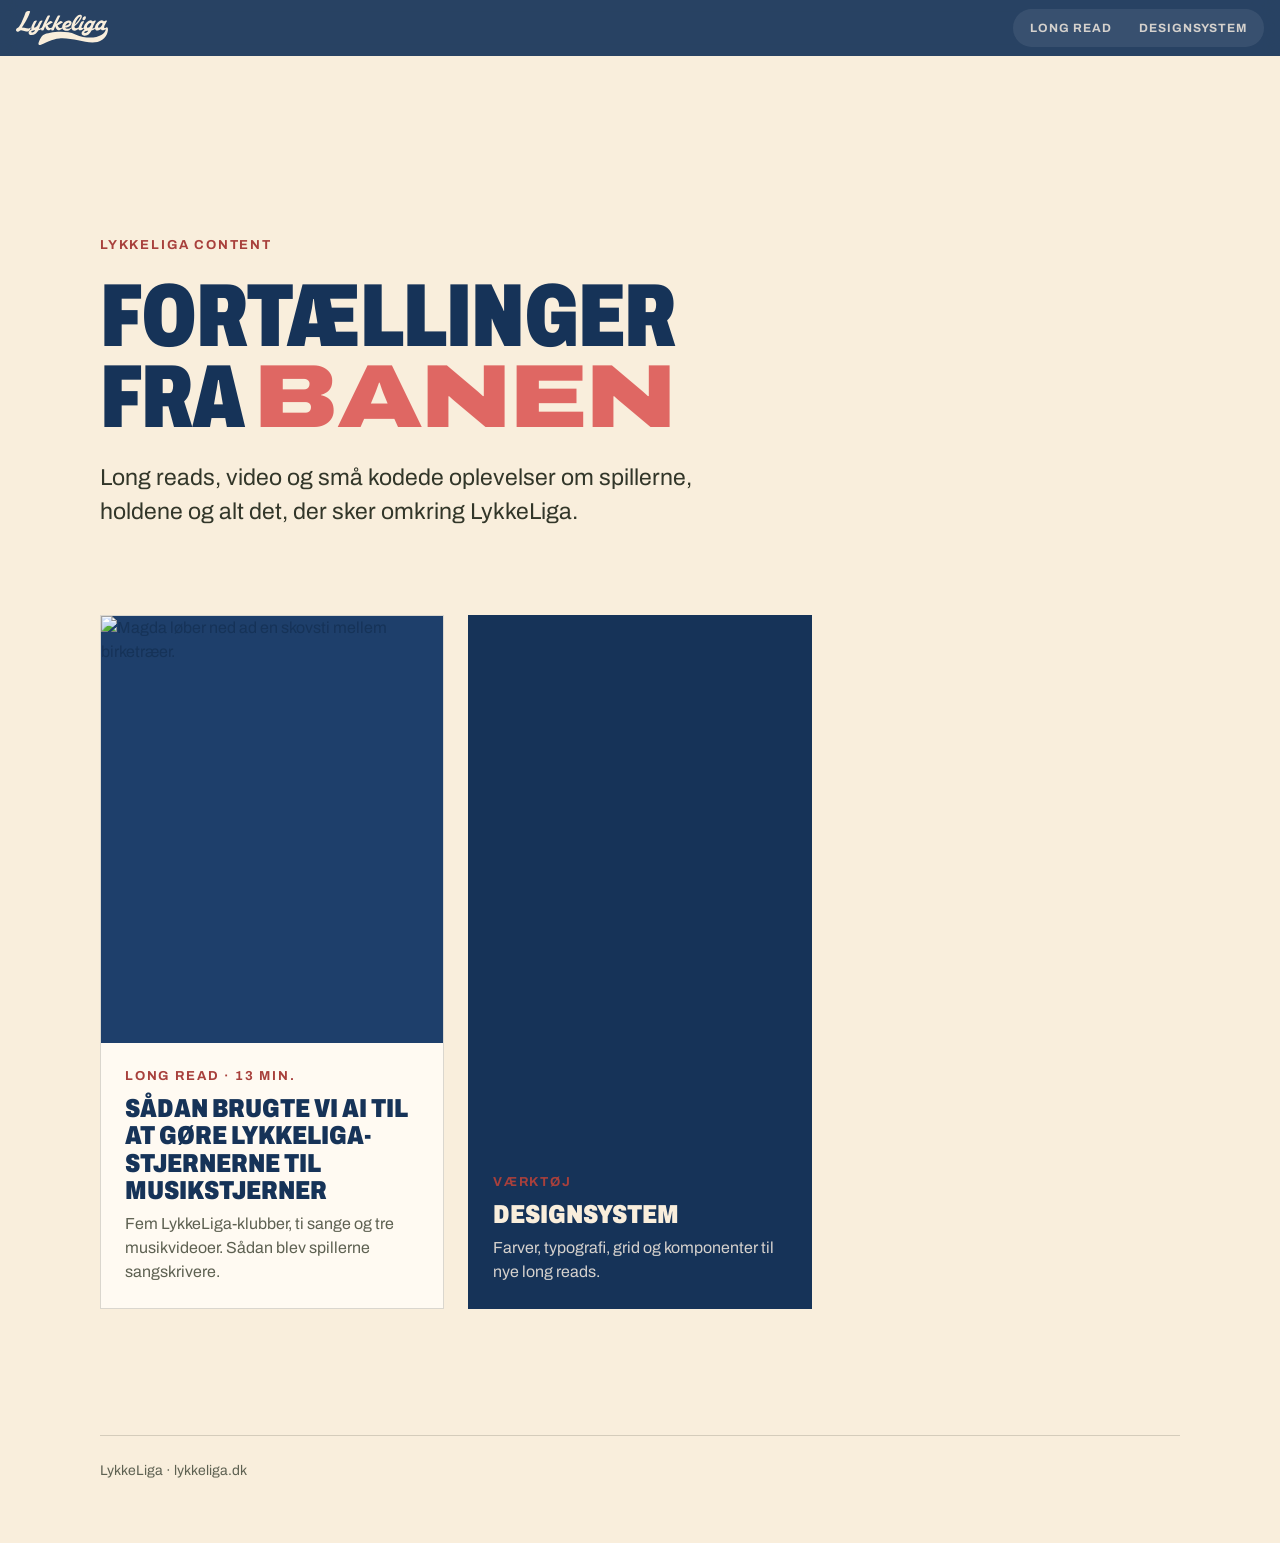
==== index.html @ 0dca0d50 "Byg artiklen på den rigtige tekst i otte spor Fjerner pladsholdere (Sara-case, case-række, metodebok" ====
<!doctype html>
<html lang="da">
<head>
<meta charset="utf-8">
<meta name="viewport" content="width=device-width,initial-scale=1,viewport-fit=cover">
<title>LykkeLiga Content</title>
<meta name="description" content="Long reads og andre fortællinger fra LykkeLiga.">
<meta name="robots" content="noindex,nofollow">
<meta name="theme-color" content="#163358">
<link rel="icon" href="/assets/favicon.svg" type="image/svg+xml">
<link rel="preconnect" href="https://fonts.googleapis.com">
<link rel="preconnect" href="https://fonts.gstatic.com" crossorigin>
<link rel="stylesheet" href="https://fonts.googleapis.com/css2?family=Archivo:ital,wdth,wght@0,62..125,100..900;1,62..125,100..900&amp;family=DM+Mono:wght@400;500&amp;display=swap">
<link rel="stylesheet" href="/assets/lykke.css?v=202611131353">
</head>
<body>
<header class="bar" id="bar">
  <a class="logo" href="/" aria-label="Lykkeliga Content – forsiden"><svg viewBox="0 0 202.317 74.927" fill="currentColor" role="img" aria-label="Lykkeliga"><g transform="translate(101.159 37.464)"><g transform="translate(-101.159 -37.464)"><g><path d="M30.733,41.252a9.352,9.352,0,0,0,1.1-2.237,5.239,5.239,0,0,0,.324-1.751q-.034-.647-.486-.713t-1.361.842a3.733,3.733,0,0,1-2.723.843,30,30,0,0,1-4.312-.357q-2.432-.356-5.187-.842a43.293,43.293,0,0,0-5.349-.616q2.268-3.307,4.992-7.716T23.018,19.6q2.561-4.7,4.668-9.24a58.466,58.466,0,0,0,3.145-8.1,1.426,1.426,0,0,0-.26-1.459A2.6,2.6,0,0,0,29.047.08a8.036,8.036,0,0,0-2.269,0,9.877,9.877,0,0,0-2.464.649,8.654,8.654,0,0,0-2.172,1.265,3.792,3.792,0,0,0-1.3,1.75q-1.167,3.438-2.561,7.035T15.4,17.846q-1.492,3.47-3.047,6.646T9.337,30.23a43.406,43.406,0,0,1-2.756,4.312,10.258,10.258,0,0,1-2.269,2.4A7.136,7.136,0,0,0,1.491,38.5,4.787,4.787,0,0,0,.162,40.571a3.6,3.6,0,0,0,0,2.14,3.913,3.913,0,0,0,1.1,1.75,4.181,4.181,0,0,0,2.01.973A5.082,5.082,0,0,0,6,45.175a4.888,4.888,0,0,0,1.653-1,11.847,11.847,0,0,0,1.394-1.524,10.015,10.015,0,0,1,4.376.065q2.3.519,4.539,1.167t4.344,1.1a7.729,7.729,0,0,0,3.858-.065,8.144,8.144,0,0,0,2.659-1.524A10.3,10.3,0,0,0,30.733,41.252Z" transform="translate(0 0)" ></path><path d="M156.391,48.412a15.589,15.589,0,0,1-4.377,2.172,14.234,14.234,0,0,1-4.117.681,7.086,7.086,0,0,1-3.274-.713,3.55,3.55,0,0,1-1.848-2.01,15.172,15.172,0,0,0,6.321-1.167,15.677,15.677,0,0,0,4.8-3.079,10.62,10.62,0,0,0,2.691-3.988,5.529,5.529,0,0,0,.13-3.89A4.607,4.607,0,0,0,154.8,34.18a7.091,7.091,0,0,0-3.08-.973,12.936,12.936,0,0,0-3.793.259,13.227,13.227,0,0,0-3.987,1.556,16.992,16.992,0,0,0-3.663,2.918,14.718,14.718,0,0,0-2.82,4.247,13.875,13.875,0,0,0-1.264,4.96,10.443,10.443,0,0,0,.026,1.3l-.058.032a9.406,9.406,0,0,1-2.982,1.037,9.614,9.614,0,0,1-2.2.195,2.8,2.8,0,0,1-1.653-1.1,21.169,21.169,0,0,1-1.524-2.075,26.129,26.129,0,0,1-1.491-2.918q2.658-1.491,5.446-3.144a52.169,52.169,0,0,1,5.252-2.756.722.722,0,0,0,.357-1.135,3.97,3.97,0,0,0-1.427-1.362,6.538,6.538,0,0,0-2.3-.843,3.421,3.421,0,0,0-2.334.357,15.534,15.534,0,0,0-1.686,1.1q-.972.714-2.042,1.524T125.4,39.075q-1.1.908-2.009,1.75,1.426-3.047,2.885-6.094t2.691-5.576q1.23-2.529,2.042-4.215t.941-2.01q.259-.519-.486-.811a5.476,5.476,0,0,0-1.815-.324,6.969,6.969,0,0,0-2.108.259,2.023,2.023,0,0,0-1.361.94q-.26.455-1.265,2.432t-2.431,4.863q-1.428,2.886-3.08,6.257t-3.144,6.646c-.855,1.877-1.617,3.627-2.3,5.264l-.038.02a9.408,9.408,0,0,1-2.982,1.037,9.611,9.611,0,0,1-2.2.195,2.8,2.8,0,0,1-1.653-1.1,21.1,21.1,0,0,1-1.524-2.075,25.983,25.983,0,0,1-1.491-2.918q2.657-1.491,5.446-3.144a52.122,52.122,0,0,1,5.252-2.756.722.722,0,0,0,.357-1.135,3.973,3.973,0,0,0-1.427-1.362,6.538,6.538,0,0,0-2.3-.843,3.421,3.421,0,0,0-2.334.357,15.534,15.534,0,0,0-1.686,1.1q-.973.714-2.042,1.524t-2.172,1.718q-1.1.908-2.01,1.75,1.425-3.047,2.885-6.094t2.691-5.576q1.232-2.529,2.042-4.215t.941-2.01q.258-.519-.487-.811a5.472,5.472,0,0,0-1.815-.324,6.971,6.971,0,0,0-2.107.259,2.021,2.021,0,0,0-1.361.94q-.26.455-1.265,2.432t-2.431,4.863q-1.427,2.886-3.08,6.257t-3.145,6.646c-.855,1.875-1.616,3.624-2.293,5.26l-.04.024a22.96,22.96,0,0,1-3.7,1.88,11.263,11.263,0,0,1-2.723.649q1.037-2.529,1.945-5.252a21.567,21.567,0,0,1,1.1-2.626q.713-1.459,1.524-3.015t1.718-3.08q.908-1.523,1.751-2.756c.216-.3.107-.551-.324-.745A4.139,4.139,0,0,0,91.3,33.24a9.39,9.39,0,0,0-2.139.259,3.347,3.347,0,0,0-1.621.778,9.4,9.4,0,0,0-1.07,1.459q-.681,1.07-1.491,2.5t-1.621,2.95q-.812,1.524-1.394,2.756a15.925,15.925,0,0,1-2.788,3.047,9.119,9.119,0,0,1-2.594,1.621,1.387,1.387,0,0,1-1.654-.259q-.551-.647-.032-2.594a15.69,15.69,0,0,1,.908-2.5q.647-1.459,1.491-3.048t1.75-3.144q.908-1.557,1.751-2.788c.259-.3.162-.551-.292-.745a4.379,4.379,0,0,0-1.718-.292,9.387,9.387,0,0,0-2.139.259,3.345,3.345,0,0,0-1.621.778A19.084,19.084,0,0,0,73.855,35.9q-.778,1.166-1.588,2.658T70.646,41.6a27.68,27.68,0,0,0-1.264,2.723,15.535,15.535,0,0,0-1.07,4.441,5.1,5.1,0,0,0,.746,3.4,11.636,11.636,0,0,0-4.993,3.63,7.271,7.271,0,0,0-1.621,4.279A4.546,4.546,0,0,0,64.1,63.616a6.983,6.983,0,0,0,4.765,1.459,14.223,14.223,0,0,0,8.85-2.918,17.355,17.355,0,0,0,3.209-3.21,26.774,26.774,0,0,0,2.594-4.117,10.361,10.361,0,0,0,2.95-.746,15.246,15.246,0,0,0,3.339-1.977c.258-.21.5-.419.724-.629-.312.85-.555,1.581-.725,2.186q-.129.519.681.811a6.077,6.077,0,0,0,1.88.324,7.327,7.327,0,0,0,2.075-.227,1.49,1.49,0,0,0,1.2-.908q.324-1.1,1.2-3.274t2.107-4.9a27.784,27.784,0,0,0,.908,2.658,19.281,19.281,0,0,0,1.394,2.853,13.807,13.807,0,0,0,1.783,2.4,3.773,3.773,0,0,0,2.139,1.232,6.007,6.007,0,0,0,3.08-.292,13.527,13.527,0,0,0,2.852-1.427,14.493,14.493,0,0,0,1.576-1.2q-.406,1.123-.637,1.946-.129.519.681.811a6.075,6.075,0,0,0,1.88.324,7.327,7.327,0,0,0,2.075-.227,1.49,1.49,0,0,0,1.2-.908q.324-1.1,1.2-3.274t2.107-4.9a27.779,27.779,0,0,0,.908,2.658,19.291,19.291,0,0,0,1.394,2.853,13.807,13.807,0,0,0,1.783,2.4,3.774,3.774,0,0,0,2.14,1.232,6,6,0,0,0,3.079-.292,13.534,13.534,0,0,0,2.853-1.427,13.832,13.832,0,0,0,2.334-1.912c.322-.332.6-.64.835-.927a7.53,7.53,0,0,0,.428,1.154,6.931,6.931,0,0,0,2.626,2.918,10.379,10.379,0,0,0,4.312,1.459,11.408,11.408,0,0,0,4.636-.292,17.087,17.087,0,0,0,3.955-1.653,14.68,14.68,0,0,0,3.015-2.269,17.89,17.89,0,0,0,1.24-1.363,8.788,8.788,0,0,1-.224-1.686C156.463,48.367,156.429,48.387,156.391,48.412Zm-11.347-7a12.522,12.522,0,0,1,2.561-2.2,7.99,7.99,0,0,1,2.5-1.1,1.755,1.755,0,0,1,1.686.259,1.259,1.259,0,0,1,.064,1.589,6.182,6.182,0,0,1-1.783,1.977,13.308,13.308,0,0,1-3.08,1.718,11.06,11.06,0,0,1-3.89.811A10.768,10.768,0,0,1,145.044,41.409ZM73.4,58.234a4.949,4.949,0,0,1-3.631.94q-1.362-.194-1.556-.875a1.523,1.523,0,0,1,.551-1.459A7.486,7.486,0,0,1,71.1,55.349a11.665,11.665,0,0,1,3.729-.908,14.814,14.814,0,0,1,1.945,0A13.922,13.922,0,0,1,73.4,58.234Z" transform="translate(-34.727 -12.12)" ></path></g><g transform="translate(49.262 8.159)"><path d="M331.4,34.83a4.241,4.241,0,0,0,2.2-.616,6.467,6.467,0,0,0,1.783-1.556,7.7,7.7,0,0,0,1.167-2.042,4.826,4.826,0,0,0,.356-2.043,2.635,2.635,0,0,0-.584-1.556,2.091,2.091,0,0,0-1.686-.616,4.124,4.124,0,0,0-3.047,1.329,8.3,8.3,0,0,0-1.88,2.885,4.84,4.84,0,0,0-.259,2.885A1.74,1.74,0,0,0,331.4,34.83Z" transform="translate(-232.415 -22.841)" ></path><path d="M260.333,46.579l0,.008q-2.906,1.74-4.1.868t-.227-3.6a25.02,25.02,0,0,1,1.07-2.626q.681-1.459,1.524-3.015t1.718-3.08q.876-1.523,1.718-2.756c.26-.3.162-.551-.292-.745a4.376,4.376,0,0,0-1.718-.292,9.381,9.381,0,0,0-2.139.259,3.349,3.349,0,0,0-1.621.778,5.1,5.1,0,0,0-.842,1.1l-.584-.908a4.712,4.712,0,0,0-2.69-1.589,8.026,8.026,0,0,0-3.566.1,13.965,13.965,0,0,0-3.955,1.686,19.475,19.475,0,0,0-3.923,3.177,20.981,20.981,0,0,0-3.145,4.15,17.835,17.835,0,0,0-1.815,4.279,11.939,11.939,0,0,0-.372,2.174c-.018.012-.032.018-.05.03q-1.881,1.166-3.274,1.848a15.147,15.147,0,0,1-2.562,1q.518-1.361,1.038-2.755t1.037-2.82a25.021,25.021,0,0,1,1.07-2.626q.681-1.459,1.491-3.015t1.685-3.08q.876-1.523,1.718-2.756c.259-.3.162-.551-.292-.745a4.378,4.378,0,0,0-1.718-.292,9.386,9.386,0,0,0-2.139.259,3.349,3.349,0,0,0-1.621.778,4.6,4.6,0,0,1-.356.454,6.112,6.112,0,0,0-.487.648,2.419,2.419,0,0,0-.292-.454,2.315,2.315,0,0,1-.292-.454,4.7,4.7,0,0,0-2.659-1.589,7.889,7.889,0,0,0-3.534.1,13.97,13.97,0,0,0-3.955,1.686,19.5,19.5,0,0,0-3.923,3.177,21,21,0,0,0-3.145,4.15,17.852,17.852,0,0,0-1.815,4.279,12.1,12.1,0,0,0-.365,2.029c-.1.049-.2.107-.315.175q-2.918,1.75-4.117.875t-.227-3.6q.907-2.334,2.172-4.96a38.872,38.872,0,0,1,2.95-5.089q.389-.518-.292-.778a4.892,4.892,0,0,0-1.718-.259,10.622,10.622,0,0,0-2.139.227,3.157,3.157,0,0,0-1.621.746,9.46,9.46,0,0,0-1.135,1.523q-.681,1.071-1.394,2.432t-1.394,2.82q-.681,1.459-1.135,2.626a29.786,29.786,0,0,0-1.2,3.372l0,.016c-.032.018-.06.03-.093.049a15.33,15.33,0,0,1-3.177,1.3,7.117,7.117,0,0,1-2.95.259A3.5,3.5,0,0,1,190.969,47a4.332,4.332,0,0,1-.842-2.95q2.529-2.14,5.058-4.668t4.733-5.122a49.8,49.8,0,0,0,3.825-5.09,21.051,21.051,0,0,0,2.334-4.6,6.309,6.309,0,0,0,.292-3.663A3.426,3.426,0,0,0,204,18.634a5.691,5.691,0,0,0-4.571.584,19.174,19.174,0,0,0-4.96,3.891,41.175,41.175,0,0,0-4.7,6.062,47.955,47.955,0,0,0-3.793,7.1,34.524,34.524,0,0,0-2.2,6.937,13.888,13.888,0,0,0-.281,3.24,8.779,8.779,0,0,0,.224,1.686c.054.223.114.44.186.649a6.811,6.811,0,0,0,6.549,4.863,9.079,9.079,0,0,0,4.9-1.394,15.731,15.731,0,0,0,3.566-2.918l.059-.07c0,.109,0,.222.006.329a3.591,3.591,0,0,0,.907,2.269,3.531,3.531,0,0,0,2.691.875,8.167,8.167,0,0,0,4.376-1.264,16.616,16.616,0,0,0,3.307-2.594c.258-.271.479-.526.67-.77.005.062,0,.125.01.186a5.553,5.553,0,0,0,1.232,3.08.387.387,0,0,0,.259.259,11.128,11.128,0,0,0-4.993,3.631,6.521,6.521,0,0,0-1.393,4.279,5.059,5.059,0,0,0,1.945,3.567,7.731,7.731,0,0,0,5.09,1.491,13.734,13.734,0,0,0,4.83-.94,14.7,14.7,0,0,0,3.955-2.366,18.913,18.913,0,0,0,3.242-3.534,32.635,32.635,0,0,0,2.626-4.377,13.6,13.6,0,0,0,3.08-1.1,19.473,19.473,0,0,0,3.274-2.075,9.94,9.94,0,0,0,1.389-1.352,5.6,5.6,0,0,0,1.075,2.519,4.462,4.462,0,0,0,2.269,1.491,7.524,7.524,0,0,0,2.983.195,11.079,11.079,0,0,0,3.4-1.038,18.96,18.96,0,0,0,3.534-2.2,3.338,3.338,0,0,0,.94,2.107,3.6,3.6,0,0,0,2.626.811,7.669,7.669,0,0,0,3.015-.616,13.29,13.29,0,0,0,2.626-1.459q.576-.415,1.072-.855c-.1,14.468-30.828,27.43-66.691,11.963-25.455-10.978-61.939-3.262-68.419.07-3.668,1.886-5.216,3.218-7.139,6.436-2.332,3.9-5.788,10.485-5.788,14.1,0,4.438,5.376,2.392,6.849,1.694C123.585,81.341,142.66,71.6,156.607,70.5c31.437-2.483,58.869,12.725,84.308,7.743C265.238,73.478,267.8,42.406,260.333,46.579ZM192.266,36.4a51.489,51.489,0,0,1,3.5-6.711,35.479,35.479,0,0,1,3.275-4.474,12.391,12.391,0,0,1,2.658-2.4q1.135-.68,1.589-.422.583.325-.356,2.237a33.51,33.51,0,0,1-2.853,4.571q-1.914,2.659-4.377,5.608t-4.863,5.349A29.631,29.631,0,0,1,192.266,36.4Zm24.9,21.3a5.528,5.528,0,0,1-4.085.94q-1.167-.194-1.362-.875a1.585,1.585,0,0,1,.454-1.459,5.988,5.988,0,0,1,2.172-1.459,12.941,12.941,0,0,1,3.793-.94q.647-.065,1.264-.1c.411-.023.832-.033,1.265-.033A13.515,13.515,0,0,1,217.162,57.7Zm9.888-18.024a31.272,31.272,0,0,1-2.366,4.053,8.524,8.524,0,0,1-1.815,1.977,6.84,6.84,0,0,1-1.913,1.07,4.1,4.1,0,0,1-1.686.259,1.6,1.6,0,0,1-1.134-.518,3.328,3.328,0,0,1-.195-2.885,12.259,12.259,0,0,1,4.409-5.965,8.935,8.935,0,0,1,2.042-1.07,3.721,3.721,0,0,1,1.686-.227,1.727,1.727,0,0,1,1.135.551Q227.925,37.827,227.05,39.674Zm24.476,0a28.389,28.389,0,0,1-2.334,4.053,8.16,8.16,0,0,1-1.848,1.977,7.489,7.489,0,0,1-1.912,1.07,3.912,3.912,0,0,1-1.653.259,1.6,1.6,0,0,1-1.135-.518,3.329,3.329,0,0,1-.195-2.885,10.675,10.675,0,0,1,2.27-3.987,11.1,11.1,0,0,1,2.107-1.978,8.159,8.159,0,0,1,2.042-1.07,3.793,3.793,0,0,1,1.686-.227,1.693,1.693,0,0,1,1.1.551Q252.369,37.827,251.526,39.674Z" transform="translate(-110.981 -18.382)" ></path></g></g></g></svg></a>
  <nav class="switch" aria-label="Visning">
    <a href="/longreads/musikstjerner/">Long read</a>
    <a href="/designsystem/">Designsystem</a>
  </nav>
</header>
<main>
<section class="home-hero flow">
  <div class="wide">
    <span class="eyebrow">LykkeLiga Content</span>
    <h1 class="h-hero" style="margin-top:20px">Fortællinger fra <em>banen</em></h1>
    <p class="lede" style="margin-top:24px">Long reads, video og små kodede oplevelser om spillerne, holdene og alt det, der sker omkring LykkeLiga.</p>
  </div>
</section>
<section class="flow">
  <div class="wide home-list">
    <a class="story-card" href="/longreads/musikstjerner/">
      <img src="https://image.mux.com/VSpQYni02bTHEgU8e23nJLzpGMnjJmIp5WplodXDhPrQ/thumbnail.webp?time=31&amp;width=700" alt="Magda løber ned ad en skovsti mellem birketræer.">
      <div class="sc-body">
        <span class="eyebrow">Long read · 13 min.</span>
        <h2>Sådan brugte vi AI til at gøre LykkeLiga-stjernerne til musikstjerner</h2>
        <p>Fem LykkeLiga-klubber, ti sange og tre musikvideoer. Sådan blev spillerne sangskrivere.</p>
      </div>
    </a>
    <a class="story-card system" href="/designsystem/">
      <div class="sc-body">
        <span class="eyebrow">Værktøj</span>
        <h2>Designsystem</h2>
        <p>Farver, typografi, grid og komponenter til nye long reads.</p>
      </div>
    </a>
  </div>
</section>
<footer class="flow"><p class="wide home-foot">LykkeLiga · lykkeliga.dk</p></footer>
</main>
</body>
</html>
---- assets/lykke.css ----
/* Layout: et album i fire spor. Lyse "papir"-kapitler til læsning, mørke "scene"-kapitler til lyd og interaktion.
   Grid med tre bredder: tekst (680px), bred (1080px) og fuld bredde. */
:root{
  /* LykkeLigas officielle palet: #163358 navy · #00a182 teal · #df6763 coral · #323629 oliven · #d5d1cd grå
     #b6e2d5 / #89d1bc / #5dc0a3 mint · #5a9e84 grøn · #f9eedc sand. Sand er bærende papirfarve. */
  --paper:#f9eedc; --paper-2:#fffaf2; --sand:#f1e2c8; --grey:#d5d1cd;
  --ink:#163358; --ink-2:#323629; --muted:#5e6152; --line:rgba(50,54,41,.18);
  --teal:#00a182; --teal-ink:#00715b; --coral:#df6763; --coral-ink:#a8403c; --coral-light:#eb8b87;
  --mint:#b6e2d5; --mint-2:#89d1bc; --mint-3:#5dc0a3; --green:#5a9e84; --olive:#323629;
  --stage:#163358; --stage-2:#1e3f6b; --on-stage:#f9eedc; --on-stage-2:#d5d1cd; --spot:#89d1bc; --stage-line:rgba(249,238,220,.18);
  --chip-bg:rgba(22,51,88,.8);
  --f-display:"Archivo","Archivo Black","Arial Black",Helvetica,Arial,sans-serif;
  --f-body:"Archivo",Helvetica,Arial,sans-serif;
  --f-mono:"DM Mono",ui-monospace,"SF Mono",Menlo,monospace;
  --measure:680px; --wide:1080px;
  --s1:4px; --s2:8px; --s3:16px; --s4:24px; --s5:40px; --s6:64px; --s7:112px;
  --r-pill:999px; --r-btn:25px; --r-sm:6px;
  --ease:cubic-bezier(.2,.7,.2,1);
  --bar-h:56px;
}
/* Bevidst ét tema: sand er bærende i både lys og mørk tilstand. */
:root{color-scheme:light}

*{box-sizing:border-box}
html{scroll-behavior:smooth;scroll-padding-top:calc(var(--bar-h) + 24px)}
body{background:var(--paper);color:var(--ink);font-family:var(--f-body);font-size:16px;line-height:1.5;-webkit-font-smoothing:antialiased;overflow-x:hidden}
::selection{background:var(--mint);color:var(--ink)}
a{color:var(--teal-ink)}
:focus-visible{outline:3px solid var(--spot);outline-offset:3px;border-radius:4px}
button{font:inherit;color:inherit}
.mono{font-family:var(--f-mono);font-size:12px;letter-spacing:.06em;text-transform:uppercase}

/* ---------- Topbar / afspilningslinje ---------- */
body::before{content:"";position:fixed;inset:0 0 auto;height:env(safe-area-inset-top,0px);z-index:60;background:var(--stage)}
.bar{position:fixed;top:env(safe-area-inset-top,0px);left:0;right:0;z-index:50;height:var(--bar-h);background:color-mix(in srgb,var(--stage) 92%,transparent);backdrop-filter:blur(12px);-webkit-backdrop-filter:blur(12px);color:var(--on-stage);display:flex;align-items:center;gap:var(--s3);padding-left:max(16px,env(safe-area-inset-left,0px));padding-right:max(16px,env(safe-area-inset-right,0px))}
.bar .logo{width:92px;flex:none;color:var(--on-stage);display:block}
.bar .logo svg{display:block;width:100%;height:auto}
.switch{display:flex;background:rgba(255,255,255,.08);border-radius:var(--r-pill);padding:3px;margin-left:auto}
.switch a{color:var(--on-stage-2);text-decoration:none;font-weight:700;font-size:12px;letter-spacing:.08em;text-transform:uppercase;padding:7px 14px;border-radius:var(--r-pill);white-space:nowrap}
.switch a[aria-current="page"]{background:var(--on-stage);color:var(--stage)}
.xray-btn{background:none;border:1px solid var(--stage-line);color:var(--on-stage-2);border-radius:var(--r-pill);padding:7px 12px;font-size:12px;font-weight:700;letter-spacing:.08em;text-transform:uppercase;cursor:pointer;white-space:nowrap}
.xray-btn[aria-pressed="true"]{border-color:var(--spot);color:var(--spot)}
.track{position:absolute;left:0;right:0;bottom:0;height:3px;background:rgba(255,255,255,.1)}
.track i{position:absolute;inset:0 auto 0 0;width:0;background:linear-gradient(90deg,var(--teal),var(--spot));}
.track b{position:absolute;top:-3px;width:2px;height:9px;background:var(--on-stage-2);opacity:.6}
.time{font-family:var(--f-mono);font-size:12px;color:var(--on-stage-2);font-variant-numeric:tabular-nums;white-space:nowrap}
.view-system .time,.view-system .xray-btn{display:none}
@media (max-width:560px){.time{display:none}.xray-btn{padding:7px 9px}.switch a{padding:7px 10px}.bar .logo{width:74px}}

/* ---------- Grid ---------- */
main{padding-top:calc(var(--bar-h) + env(safe-area-inset-top,0px))}
.flow{display:grid;grid-template-columns:[full-start] minmax(max(16px,env(safe-area-inset-left,0px)),1fr) [wide-start] minmax(0,calc((var(--wide) - var(--measure))/2)) [text-start] min(var(--measure),calc(100% - 32px)) [text-end] minmax(0,calc((var(--wide) - var(--measure))/2)) [wide-end] minmax(max(16px,env(safe-area-inset-right,0px)),1fr) [full-end]}
.flow>*{grid-column:text;min-width:0}
.flow>.wide{grid-column:wide}
.flow>.full{grid-column:full}
.paper{background:var(--paper);color:var(--ink);padding-block:var(--s6)}
.paper.sand{background:var(--sand)}
.stage{background:var(--stage);color:var(--on-stage);padding-block:var(--s6);--line:var(--stage-line)}
.stage a{color:var(--spot)}

/* ---------- Typografi ---------- */
.eyebrow{display:inline-flex;align-items:center;gap:8px;font-weight:700;font-size:13px;letter-spacing:.14em;text-transform:uppercase;color:var(--coral-ink)}
.stage .eyebrow{color:var(--coral-light)}
.eyebrow svg{width:14px;height:14px;fill:currentColor}
.h-hero{font-family:var(--f-display);font-weight:900;font-variation-settings:"wdth" 72;text-transform:uppercase;font-size:clamp(40px,7.6vw,104px);line-height:.9;letter-spacing:-.01em;margin:0;text-wrap:balance}
.h-hero .star{color:var(--coral);display:inline-block}
.h-hero .star span{display:inline-block;font-variation-settings:"wdth" 72;animation:eq 1.6s var(--ease) both;animation-delay:calc(var(--i) * 60ms + 300ms)}
.h-hero .star:hover span{animation:eq2 .9s var(--ease) both;animation-delay:calc(var(--i) * 35ms)}
@keyframes eq{0%{font-variation-settings:"wdth" 62;transform:scaleY(.6)}45%{font-variation-settings:"wdth" 125;transform:scaleY(1.1)}100%{font-variation-settings:"wdth" 72;transform:none}}
@keyframes eq2{0%,100%{font-variation-settings:"wdth" 72}40%{font-variation-settings:"wdth" 125}}
.h-chapter{font-family:var(--f-display);font-weight:900;font-variation-settings:"wdth" 80;text-transform:uppercase;font-size:clamp(36px,5.4vw,72px);line-height:.95;margin:0;text-wrap:balance}
.h-sub{font-family:var(--f-display);font-weight:800;font-variation-settings:"wdth" 90;font-size:clamp(22px,2.4vw,28px);line-height:1.15;margin:var(--s5) 0 var(--s2);text-wrap:balance}
.lede{font-size:clamp(19px,2vw,23px);line-height:1.45;font-weight:400;color:var(--on-stage-2);max-width:620px;text-wrap:pretty}
.prose p{font-size:19px;line-height:1.68;color:var(--ink-2);margin:0 0 1.15em;text-wrap:pretty;max-width:68ch}
.stage .prose p{color:var(--on-stage-2)}
.prose p.drop::first-letter{font-family:var(--f-display);font-weight:900;font-variation-settings:"wdth" 62;float:left;font-size:5.6em;line-height:.78;margin:.06em .1em 0 0;color:var(--coral)}
.prose strong{color:var(--ink);font-weight:700}
.stage .prose strong{color:var(--on-stage)}

/* Ordforklaring */
.term{background:none;border:0;padding:0;font:inherit;color:inherit;border-bottom:2px dotted var(--teal);cursor:help;position:relative}
.term:hover{color:var(--teal-ink)}
.stage .term:hover{color:var(--spot)}
.tip{position:absolute;z-index:20;left:50%;bottom:calc(100% + 10px);transform:translateX(-50%);width:min(300px,80vw);background:var(--stage);color:var(--on-stage);border-radius:10px;padding:14px 16px;font-size:15px;line-height:1.45;text-align:left;box-shadow:0 18px 40px rgba(0,0,0,.28);font-weight:400}
.stage .tip{background:var(--on-stage);color:var(--stage)}
.tip b{display:block;font-family:var(--f-mono);font-size:11px;letter-spacing:.1em;text-transform:uppercase;color:var(--spot);margin-bottom:4px;font-weight:500}
.stage .tip b{color:var(--teal-ink)}

/* ---------- Medie-pladsholdere ---------- */
.ph{position:relative;overflow:hidden;background:var(--stage-2);isolation:isolate;max-width:100%}
.ph::after{content:"";position:absolute;inset:0;z-index:1;opacity:.35;mix-blend-mode:overlay;background-image:url("data:image/svg+xml,%3Csvg xmlns='http://www.w3.org/2000/svg' width='160' height='160'%3E%3Cfilter id='n'%3E%3CfeTurbulence type='fractalNoise' baseFrequency='.9' numOctaves='2' stitchTiles='stitch'/%3E%3C/filter%3E%3Crect width='100%25' height='100%25' filter='url(%23n)'/%3E%3C/svg%3E")}
.ph[data-tone="hall"]{background:radial-gradient(120% 90% at 20% 110%,#00a182 0,transparent 55%),radial-gradient(90% 80% at 85% 0,#df6763 0,transparent 50%),linear-gradient(160deg,#163358,#0f2440)}
.ph[data-tone="studio"]{background:radial-gradient(70% 70% at 70% 40%,#f9eedc 0,transparent 45%),radial-gradient(100% 90% at 10% 90%,#b6e2d5 0,transparent 60%),linear-gradient(200deg,#163358,#163358)}
.ph[data-tone="scene"]{background:radial-gradient(40% 70% at 30% 0,rgba(137,209,188,.85) 0,transparent 70%),radial-gradient(40% 70% at 72% 0,rgba(223,103,99,.85) 0,transparent 70%),linear-gradient(180deg,#1e3f6b,#0b1a30)}
.ph[data-tone="portrait"]{background:radial-gradient(38% 46% at 50% 44%,#f9eedc 0,#f9eedc 30%,transparent 31%),radial-gradient(60% 40% at 50% 100%,#f9eedc 0,#f9eedc 40%,transparent 41%),linear-gradient(180deg,#b6e2d5,#00a182)}
.ph[data-tone="ai"]{background:radial-gradient(38% 46% at 50% 44%,#f9eedc 0,#e8807c 28%,transparent 31%),radial-gradient(60% 40% at 50% 100%,#df6763 0,#df6763 40%,transparent 41%),conic-gradient(from 200deg at 50% 45%,#89d1bc,#163358,#df6763,#f9eedc,#89d1bc)}
.ph-label{position:absolute;z-index:2;left:12px;bottom:12px;display:flex;gap:8px;align-items:center;background:var(--chip-bg);color:#fff;padding:6px 10px;border-radius:var(--r-pill);font-family:var(--f-mono);font-size:11px;letter-spacing:.06em;text-transform:uppercase;max-width:calc(100% - 24px);white-space:nowrap;overflow:hidden;text-overflow:ellipsis}
.ph-label::before{content:"";width:7px;height:7px;border-radius:50%;background:var(--spot);flex:none}
.ph[data-kind="video"] .ph-label::before{background:var(--coral)}
figure{margin:0}
figcaption{display:flex;gap:12px;align-items:baseline;font-size:14px;line-height:1.45;color:var(--muted);padding-top:12px}
.stage figcaption{color:var(--on-stage-2)}
figcaption .mono{color:var(--teal-ink);flex:none}
.stage figcaption .mono{color:var(--spot)}

/* ---------- Hero ---------- */
.hero{position:relative;background:var(--stage);color:var(--on-stage);overflow:hidden}
.hero canvas{position:absolute;inset:0;width:100%;height:100%;display:block}
.hero .ph-label{left:auto;right:max(16px,env(safe-area-inset-right,0px));bottom:16px}
.hero-inner{position:relative;z-index:2;padding-block:clamp(72px,12vw,150px) clamp(56px,8vw,96px)}
.hero-meta{display:flex;flex-wrap:wrap;gap:8px 20px;margin-top:var(--s5);color:var(--on-stage-2);font-size:14px}
.hero-meta span{display:inline-flex;gap:8px;align-items:center}
.hero-meta .mono{color:var(--spot)}
.notice{display:flex;gap:10px;align-items:center;background:var(--mint);color:var(--ink);padding:10px 14px;border-radius:var(--r-sm);font-size:14px;margin-top:var(--s5);max-width:620px}
.notice b{font-family:var(--f-mono);font-size:11px;letter-spacing:.08em;text-transform:uppercase;font-weight:500}
.hero .notice{background:rgba(183,232,223,.14);color:var(--on-stage)}

/* ---------- Kapitel-åbner (spor) ---------- */
.chapter-open{display:grid;grid-template-columns:auto 1fr;gap:var(--s3) var(--s4);align-items:end;padding-bottom:var(--s5);margin-bottom:var(--s5);border-bottom:1px solid var(--line)}
.track-no{font-family:var(--f-display);font-weight:900;font-variation-settings:"wdth" 62;font-size:clamp(88px,12vw,160px);line-height:.75;color:transparent;-webkit-text-stroke:2px var(--coral);font-variant-numeric:tabular-nums}
.chapter-open .mono{color:var(--muted);display:block;margin-bottom:10px}
.stage .chapter-open .mono{color:var(--on-stage-2)}
.chapter-open .wave{grid-column:1/-1;height:28px;display:flex;gap:3px;align-items:center}
.chapter-open .wave i{flex:1;background:var(--teal);opacity:.55;border-radius:2px;min-width:2px}
.chapter-open .wave i.on{opacity:1;background:var(--coral)}

/* ---------- Faktaboks ---------- */
.fact{background:var(--mint);color:var(--ink);border-radius:2px;padding:var(--s4);display:grid;gap:var(--s3);margin-block:var(--s5)}
.fact header{display:flex;justify-content:space-between;align-items:center;gap:12px}
.fact h4{margin:0;font-family:var(--f-display);font-weight:800;font-variation-settings:"wdth" 90;font-size:22px;line-height:1.15}
.fact p{margin:0;font-size:16px;line-height:1.55;color:var(--ink)}
.fact .stats{display:grid;grid-template-columns:repeat(auto-fit,minmax(130px,1fr));gap:var(--s3);border-top:1px solid color-mix(in srgb,var(--ink) 22%,transparent);padding-top:var(--s3)}
.fact .stat b{display:block;font-family:var(--f-display);font-weight:900;font-variation-settings:"wdth" 70;font-size:52px;line-height:.95;font-variant-numeric:tabular-nums}
.fact .stat span{font-size:14px;line-height:1.35;display:block;margin-top:4px}
.tag{font-family:var(--f-mono);font-size:11px;letter-spacing:.08em;text-transform:uppercase;padding:4px 9px;border-radius:var(--r-pill);border:1px solid currentColor;white-space:nowrap}
.fact.float{float:right;width:min(300px,100%);margin:6px 0 20px 32px}
@media (min-width:1100px){.fact.float{margin-right:calc(-1 * (var(--wide) - var(--measure))/2 + 0px)}}
@media (max-width:720px){.fact.float{float:none;width:100%;margin:var(--s4) 0}}

/* ---------- Citat (karaoke) ---------- */
.quote{margin:var(--s6) 0;padding:0}
.quote blockquote{margin:0;font-family:var(--f-display);font-weight:800;font-variation-settings:"wdth" 82;font-size:clamp(30px,4.4vw,56px);line-height:1.04;text-wrap:balance;text-transform:uppercase}
.quote blockquote span{color:color-mix(in srgb,currentColor 24%,transparent);transition:color .25s}
.quote blockquote span.lit{color:currentColor}
.quote blockquote span.lit.hot{color:var(--coral)}
.quote cite{display:flex;gap:12px;align-items:center;margin-top:var(--s4);font-style:normal;font-size:15px;color:var(--muted)}
.stage .quote cite{color:var(--on-stage-2)}
.quote cite .ph{width:44px;height:44px;border-radius:50%;flex:none}
.quote cite .ph::after{display:none}

/* ---------- Case ---------- */
.case{background:var(--paper-2);display:grid;grid-template-columns:minmax(0,1.1fr) minmax(0,1fr);margin-block:var(--s6)}
.paper.sand .case{background:var(--paper)}
.case-media{position:relative;aspect-ratio:4/5;max-width:100%;overflow:hidden;--pos:50%}
.case-media .ph{position:absolute;inset:0}
.case-media .after{clip-path:inset(0 0 0 var(--pos))}
.case-media .handle{position:absolute;top:0;bottom:0;left:var(--pos);width:2px;background:#fff;z-index:3;pointer-events:none}
.case-media .handle::after{content:"◀ ▶";position:absolute;top:50%;left:50%;transform:translate(-50%,-50%);background:#fff;color:#0f2440;font-size:10px;letter-spacing:2px;padding:9px 10px;border-radius:var(--r-pill);white-space:nowrap}
.case-media input{position:absolute;inset:0;width:100%;height:100%;opacity:0;cursor:ew-resize;z-index:4;margin:0}
.case-media input:focus-visible+.handle{outline:3px solid var(--spot)}
.case-media .ph-label.r{left:auto;right:12px}
.case-body{padding:var(--s5) var(--s4);display:flex;flex-direction:column;gap:var(--s3);min-width:0}
.case-body h4{margin:0;font-family:var(--f-display);font-weight:900;font-variation-settings:"wdth" 78;text-transform:uppercase;font-size:clamp(26px,3vw,36px);line-height:1}
.case-body p{margin:0;font-size:17px;line-height:1.6;color:var(--ink-2)}
.case dl{display:grid;grid-template-columns:auto 1fr;gap:10px 18px;margin:0;font-size:15px;border-top:1px solid var(--line);padding-top:var(--s3)}
.case dt{font-family:var(--f-mono);font-size:11px;letter-spacing:.08em;text-transform:uppercase;color:var(--muted);padding-top:3px}
.case dd{margin:0;color:var(--ink)}
.split{display:grid;grid-template-columns:1fr 1fr;gap:6px;font-size:14px}
.split div{padding:10px 12px;border-radius:var(--r-sm)}
.split .human{background:var(--mint)}
.split .machine{background:color-mix(in srgb,var(--coral) 20%,var(--paper))}
.split b{display:block;font-family:var(--f-mono);font-size:10px;letter-spacing:.1em;text-transform:uppercase;font-weight:500;margin-bottom:2px}
@media (max-width:760px){.case{grid-template-columns:1fr}.case-media{aspect-ratio:1/1}}
.case-row{display:grid;grid-template-columns:repeat(auto-fit,minmax(260px,1fr));gap:var(--s4);margin-block:var(--s5)}
.case-mini{border-top:3px solid var(--coral);padding-top:var(--s3);display:flex;flex-direction:column;gap:10px}
.case-mini .ph{aspect-ratio:3/2}
.case-mini h5{margin:0;font-family:var(--f-display);font-weight:800;font-variation-settings:"wdth" 88;font-size:21px;line-height:1.15}
.case-mini p{margin:0;font-size:15px;line-height:1.55;color:var(--on-stage-2)}
.paper .case-mini p{color:var(--ink-2)}

/* ---------- Filmstrip ---------- */
.strip-head{display:flex;justify-content:space-between;align-items:end;gap:16px;margin-bottom:var(--s3)}
.strip-head h3{margin:0}
.ctrls{display:flex;gap:8px;align-items:center}
.round{width:44px;height:44px;border-radius:50%;border:1px solid var(--line);background:none;cursor:pointer;display:grid;place-items:center;font-size:18px}
.round:hover{border-color:var(--teal);color:var(--teal-ink)}
.strip{display:flex;gap:12px;overflow-x:auto;scroll-snap-type:x mandatory;padding-bottom:12px;scrollbar-width:thin;overscroll-behavior-x:contain}
.strip figure{flex:0 0 min(78%,520px);scroll-snap-align:start}
.strip figure.tall{flex-basis:min(52%,320px)}
.strip .ph{aspect-ratio:3/2}
.strip figure.tall .ph{aspect-ratio:4/5}

/* ---------- Scrollytelling ---------- */
.scrolly{display:grid;grid-template-columns:minmax(0,1fr) minmax(0,1fr);gap:var(--s5);align-items:start}
.scrolly-fig{position:sticky;top:calc(var(--bar-h) + env(safe-area-inset-top,0px) + 24px);aspect-ratio:1/1;max-width:100%;background:var(--stage-2);border-radius:4px;overflow:hidden}
.scrolly-fig canvas{position:absolute;inset:0;width:100%;height:100%}
.scrolly-fig .layer{position:absolute;inset:0;padding:var(--s4);display:flex;flex-direction:column;justify-content:flex-end;opacity:0;transition:opacity .5s var(--ease)}
.scrolly-fig[data-step="0"] .layer[data-l="0"],.scrolly-fig[data-step="1"] .layer[data-l="1"],.scrolly-fig[data-step="2"] .layer[data-l="2"],.scrolly-fig[data-step="3"] .layer[data-l="3"]{opacity:1}
.layer .mono{color:var(--spot)}
.lyric{font-family:var(--f-display);font-weight:800;font-variation-settings:"wdth" 85;font-size:clamp(20px,2.4vw,30px);line-height:1.15;text-transform:uppercase}
.lyric s{text-decoration-color:var(--coral);text-decoration-thickness:3px;color:var(--on-stage-2)}
.lyric em{font-style:normal;color:var(--coral)}
.cover-card{align-self:center;margin:auto;width:62%;aspect-ratio:1/1;background:conic-gradient(from 120deg,#df6763,#163358,#89d1bc,#f9eedc,#df6763);border-radius:2px;display:flex;flex-direction:column;justify-content:space-between;padding:16px;color:#0f2440;box-shadow:0 30px 60px rgba(0,0,0,.4)}
.cover-card b{font-family:var(--f-display);font-weight:900;font-variation-settings:"wdth" 62;font-size:clamp(22px,3vw,40px);line-height:.9;text-transform:uppercase}
.steps{display:flex;flex-direction:column;gap:30vh;padding-block:10vh 20vh}
.step{background:var(--stage-2);border:1px solid var(--stage-line);padding:var(--s4);border-radius:4px;transition:border-color .3s,opacity .3s;opacity:.55}
.step.active{border-color:var(--spot);opacity:1}
.step h4{margin:6px 0 8px;font-size:22px;font-family:var(--f-display);font-weight:800;font-variation-settings:"wdth" 90}
.step p{margin:0;color:var(--on-stage-2);font-size:17px;line-height:1.6}
.step .mono{color:var(--spot)}
@media (max-width:820px){.scrolly{grid-template-columns:1fr}.scrolly-fig{top:calc(var(--bar-h) + env(safe-area-inset-top,0px) + 8px);width:100%;aspect-ratio:4/3;z-index:1}.steps{gap:50vh;position:relative;z-index:2}.step{opacity:.95}}

/* ---------- Prompt-mixer ---------- */
.mixer{background:linear-gradient(180deg,var(--stage-2),var(--stage));border:1px solid var(--stage-line);border-radius:6px;padding:var(--s4);display:grid;grid-template-columns:minmax(0,1fr) minmax(0,1.15fr);gap:var(--s4);margin-block:var(--s5)}
.mixer h3{grid-column:1/-1;margin:0;display:flex;justify-content:space-between;align-items:center;gap:12px;flex-wrap:wrap;font-family:var(--f-display);font-weight:900;font-variation-settings:"wdth" 80;text-transform:uppercase;font-size:28px}
.mixer h3 .mono{color:var(--spot);font-family:var(--f-mono);font-weight:400;font-size:12px}
.controls{display:flex;flex-direction:column;gap:var(--s3);min-width:0}
.ctl label,.ctl .lbl{display:flex;justify-content:space-between;font-family:var(--f-mono);font-size:11px;letter-spacing:.08em;text-transform:uppercase;color:var(--on-stage-2);margin-bottom:8px}
.ctl output{color:var(--on-stage);font-variant-numeric:tabular-nums}
.chips{display:flex;flex-wrap:wrap;gap:6px}
.chips button{background:transparent;border:1px solid var(--stage-line);color:var(--on-stage);border-radius:var(--r-pill);padding:8px 13px;font-size:14px;font-weight:600;cursor:pointer}
.chips button[aria-pressed="true"]{background:var(--spot);border-color:var(--spot);color:var(--stage)}
input[type=range].fader{-webkit-appearance:none;appearance:none;width:100%;height:28px;background:transparent;cursor:pointer}
input[type=range].fader::-webkit-slider-runnable-track{height:6px;border-radius:3px;background:linear-gradient(90deg,var(--teal) var(--v,50%),rgba(255,255,255,.14) var(--v,50%))}
input[type=range].fader::-moz-range-track{height:6px;border-radius:3px;background:linear-gradient(90deg,var(--teal) var(--v,50%),rgba(255,255,255,.14) var(--v,50%))}
input[type=range].fader::-webkit-slider-thumb{-webkit-appearance:none;width:22px;height:22px;margin-top:-8px;border-radius:4px;background:var(--on-stage);border:3px solid var(--stage)}
input[type=range].fader::-moz-range-thumb{width:16px;height:16px;border-radius:4px;background:var(--on-stage);border:3px solid var(--stage)}
.out{display:flex;flex-direction:column;gap:var(--s3);min-width:0}
.viz{position:relative;height:150px;background:rgba(0,0,0,.25);border-radius:4px;overflow:hidden}
.viz canvas{position:absolute;inset:0;width:100%;height:100%}
.prompt{font-family:var(--f-mono);font-size:14px;line-height:1.6;background:rgba(0,0,0,.28);border-radius:4px;padding:14px 16px;color:var(--on-stage);min-height:120px}
.prompt .k{color:var(--spot)}
.prompt::before{content:"PROMPT › ";color:var(--coral)}
.btn{display:inline-flex;align-items:center;justify-content:center;gap:10px;border:0;border-radius:var(--r-btn);background:var(--teal);color:#fff;font-weight:800;font-size:15px;letter-spacing:.08em;text-transform:uppercase;padding:13px 26px;cursor:pointer;text-decoration:none;align-self:flex-start}
.btn:hover{filter:brightness(1.08)}
.btn.coral{background:var(--coral)}
.btn.ghost{background:transparent;border:2px solid currentColor;color:inherit}
.btn .ico{width:0;height:0;border-left:10px solid currentColor;border-top:6px solid transparent;border-bottom:6px solid transparent}
.btn[aria-pressed="true"] .ico{width:10px;height:12px;border:0;border-left:3px solid currentColor;border-right:3px solid currentColor}
.small{font-size:13px;color:var(--on-stage-2);margin:0}
@media (max-width:760px){.mixer{grid-template-columns:1fr}}

/* ---------- Videomodul ---------- */
.video{background:#000;position:relative}
.video .screen{position:relative;aspect-ratio:16/9;max-width:100%}
.video .screen canvas{position:absolute;inset:0;width:100%;height:100%}
.video .big-play{position:absolute;z-index:3;left:50%;top:50%;transform:translate(-50%,-50%);width:84px;height:84px;border-radius:50%;border:0;background:var(--coral);cursor:pointer;display:grid;place-items:center;transition:transform .3s var(--ease),opacity .3s}
.video .big-play::before{content:"";border-left:24px solid #fff;border-top:15px solid transparent;border-bottom:15px solid transparent;margin-left:6px}
.video.playing .big-play{opacity:0;pointer-events:none;transform:translate(-50%,-50%) scale(.6)}
.video .sub{position:absolute;z-index:3;left:50%;bottom:8%;transform:translateX(-50%);background:rgba(0,0,0,.72);color:#fff;font-size:clamp(14px,1.8vw,20px);padding:6px 12px;border-radius:4px;max-width:86%;text-align:center}
.video .sub:empty{display:none}
.vbar{display:flex;align-items:center;gap:12px;padding:12px 14px;background:var(--stage-2);color:var(--on-stage);flex-wrap:wrap}
.vbar button{background:none;border:1px solid var(--stage-line);color:var(--on-stage);border-radius:var(--r-pill);padding:6px 12px;cursor:pointer;font-size:12px;font-weight:700;letter-spacing:.06em;text-transform:uppercase}
.vbar button[aria-pressed="true"]{border-color:var(--spot);color:var(--spot)}
.vtrack{flex:1 1 160px;height:6px;background:rgba(255,255,255,.14);border-radius:3px;position:relative;cursor:pointer;min-width:120px}
.vtrack i{position:absolute;inset:0 auto 0 0;background:var(--coral);border-radius:3px;width:0}
.vtrack b{position:absolute;top:-3px;width:3px;height:12px;background:var(--on-stage);border-radius:2px}
.vtime{font-family:var(--f-mono);font-size:12px;font-variant-numeric:tabular-nums;color:var(--on-stage-2)}
.vchap{display:flex;gap:8px;flex-wrap:wrap;padding:12px 0 0}
.vchap button{background:none;border:0;border-top:2px solid var(--stage-line);color:var(--on-stage-2);text-align:left;padding:8px 2px 0;cursor:pointer;font-size:14px;flex:1 1 150px}
.vchap button .mono{display:block;color:var(--spot);font-size:11px}
.vchap button.on{border-color:var(--coral);color:var(--on-stage)}

/* ---------- Metodeboks + credits ---------- */
.method{border:2px solid var(--ink);padding:var(--s4);margin-block:var(--s5);display:grid;gap:var(--s3)}
.method h4{margin:0;font-family:var(--f-display);font-weight:900;font-variation-settings:"wdth" 85;text-transform:uppercase;font-size:24px}
.method ul{margin:0;padding:0;list-style:none;display:grid;gap:10px}
.method li{display:grid;grid-template-columns:22px 1fr;gap:10px;font-size:16px;line-height:1.5;color:var(--ink-2)}
.method li::before{content:"";width:12px;height:12px;margin-top:6px;border-radius:50%;background:var(--teal)}
.credits{display:grid;grid-template-columns:repeat(auto-fit,minmax(200px,1fr));gap:var(--s4) var(--s5);border-top:1px solid var(--line);padding-top:var(--s5)}
.credits h5{margin:0 0 8px;font-family:var(--f-mono);font-size:11px;letter-spacing:.1em;text-transform:uppercase;color:var(--spot);font-weight:500}
.credits p{margin:0;color:var(--on-stage-2);font-size:15px;line-height:1.6}
.endmark{display:flex;align-items:center;gap:16px;margin-top:var(--s6)}
.endmark svg{width:120px;color:var(--on-stage)}
.paper .endmark svg{color:var(--ink)}
.paper .credits p{color:var(--ink-2)}
.paper .credits h5{color:var(--teal-ink)}
.paper .method{border-color:var(--ink)}
.paper .vchap button{color:var(--muted);border-color:var(--line)}
.paper .vchap button.on{color:var(--ink);border-color:var(--coral)}
.paper .vchap button .mono{color:var(--teal-ink)}

/* Hero med stående video */
.hero-grid{display:grid;grid-template-columns:minmax(0,1.35fr) minmax(0,.9fr);gap:var(--s5);align-items:center}
.hero-grid .h-hero{font-size:clamp(38px,5.6vw,84px)}
.hero-video{position:relative;aspect-ratio:4/5;max-width:440px;width:100%;justify-self:end;background:var(--stage-2);box-shadow:0 40px 80px rgba(0,0,0,.35);transform:rotate(1.5deg)}
.hero-video video,.hero-video mux-player{position:absolute;inset:0;width:100%;height:100%;object-fit:cover;display:block}
.hero-video .ph-label{top:12px;bottom:auto}
.sound-btn{position:absolute;left:50%;bottom:16px;transform:translateX(-50%);display:inline-flex;gap:10px;align-items:center;background:var(--coral);color:#fff;text-decoration:none;font-weight:800;font-size:13px;letter-spacing:.08em;text-transform:uppercase;padding:11px 18px;border-radius:var(--r-btn);white-space:nowrap}
.stage .sound-btn,.hero .sound-btn{color:#fff}
.sound-btn .ico{width:0;height:0;border-left:9px solid currentColor;border-top:6px solid transparent;border-bottom:6px solid transparent}
.hero-notice{position:relative;z-index:2;padding-bottom:var(--s5)}
.hero-notice .notice{margin-top:0}
@media (max-width:820px){.hero-grid{grid-template-columns:1fr}.hero-video{justify-self:start;max-width:340px;transform:none}}
/* Musikvideo (stående) */
.musicvideo{display:grid;grid-template-columns:minmax(0,1fr) minmax(0,1fr);gap:var(--s5);align-items:center;margin-block:var(--s6);background:var(--stage);color:var(--on-stage);padding:var(--s5)}
.mv-frame{position:relative;aspect-ratio:4/5;max-width:100%;background:#000}
.mv-frame video,.mv-frame mux-player{position:absolute;inset:0;width:100%;height:100%;object-fit:contain;background:#000}
.mv-side{display:flex;flex-direction:column;gap:var(--s3);min-width:0}
.mv-side .eyebrow{color:var(--coral-light)}
.mv-title{margin:0;font-family:var(--f-display);font-weight:900;font-variation-settings:"wdth" 62;text-transform:uppercase;font-size:clamp(64px,9vw,128px);line-height:.8;color:var(--coral)}
.mv-artist{margin:0;font-family:var(--f-display);font-weight:800;font-variation-settings:"wdth" 90;font-size:24px;display:flex;gap:12px;align-items:baseline}
.mv-artist .mono{color:var(--spot)}
.mv-side>p{margin:0;font-size:17px;line-height:1.6;color:var(--on-stage-2)}
.mv-facts{display:grid;grid-template-columns:auto 1fr;gap:8px 18px;margin:0;border-top:1px solid var(--stage-line);padding-top:var(--s3);font-size:15px}
.mv-facts dt{font-family:var(--f-mono);font-size:11px;letter-spacing:.08em;text-transform:uppercase;color:var(--spot);padding-top:3px}
.mv-facts dd{margin:0}
.mv-tag{position:static;align-self:flex-start}
@media (max-width:760px){.musicvideo{grid-template-columns:1fr;padding:var(--s3)}}
/* Triptykon */
.tri{display:grid;grid-template-columns:repeat(3,minmax(0,1fr));gap:8px}
.tri img{width:100%;aspect-ratio:4/5;object-fit:cover;display:block;background:var(--grey)}
.tri img:nth-child(2){transform:translateY(24px)}
.triptych{margin-block:var(--s5) var(--s6)}
.triptych figcaption{padding-top:36px}
@media (max-width:560px){.tri{grid-template-columns:1fr 1fr}.tri img:nth-child(3){display:none}.tri img:nth-child(2){transform:none}.triptych figcaption{padding-top:12px}}

/* ---------- Anatomi (røntgen) ---------- */
.xray [data-c]{outline:1.5px dashed var(--coral);outline-offset:4px;position:relative}
.xray [data-c]::before{content:attr(data-c);position:absolute;z-index:30;top:-14px;left:6px;background:var(--coral);color:#fff;font-family:var(--f-mono);font-size:10px;letter-spacing:.08em;text-transform:uppercase;padding:3px 7px;border-radius:3px;pointer-events:none;white-space:nowrap}
.xray .hero[data-c]::before{top:8px}

/* ---------- Designsystem-visning ---------- */
.ds-cover{background:var(--stage);color:var(--on-stage);padding-block:clamp(56px,9vw,120px) var(--s6);position:relative;overflow:hidden}
.ds-cover .h-hero{font-size:clamp(40px,8vw,112px)}
.ds-cover .h-hero em{font-style:normal;color:var(--coral);font-variation-settings:"wdth" 125}
.ds-nav{display:flex;flex-wrap:wrap;gap:6px;margin-top:var(--s5)}
.ds-nav a{color:var(--on-stage);border:1px solid var(--stage-line);border-radius:var(--r-pill);padding:8px 14px;text-decoration:none;font-size:14px;font-weight:600}
.ds-nav a:hover{border-color:var(--spot);color:var(--spot)}
.ds-sec{padding-block:var(--s6);border-top:1px solid var(--line)}
.ds-sec>header{display:grid;gap:8px;margin-bottom:var(--s5)}
.ds-sec h2{font-family:var(--f-display);font-weight:900;font-variation-settings:"wdth" 80;text-transform:uppercase;font-size:clamp(32px,4.6vw,56px);line-height:.95;margin:0}
.ds-sec header p{margin:0;font-size:18px;line-height:1.6;color:var(--ink-2);max-width:62ch}
.principles{display:grid;grid-template-columns:repeat(auto-fit,minmax(230px,1fr));gap:var(--s4)}
.principle{border-top:3px solid var(--ink);padding-top:var(--s3)}
.principle h3{margin:0 0 8px;font-family:var(--f-display);font-weight:800;font-variation-settings:"wdth" 88;font-size:22px;line-height:1.1}
.principle p{margin:0;color:var(--ink-2);font-size:16px;line-height:1.55}
.swatches{display:grid;grid-template-columns:repeat(auto-fill,minmax(160px,1fr));gap:12px}
.sw{border:1px solid var(--line);border-radius:4px;overflow:hidden;background:var(--paper-2)}
.sw .chip{height:88px;display:flex;align-items:flex-end;padding:8px;font-family:var(--f-display);font-weight:900;font-size:22px}
.sw .meta{padding:10px 12px;display:grid;gap:2px;font-size:13px;line-height:1.4}
.sw .meta b{font-family:var(--f-mono);font-size:12px;font-weight:500}
.sw .meta span{color:var(--muted)}
.typespec{display:grid;gap:0}
.typerow{display:grid;grid-template-columns:180px minmax(0,1fr);gap:var(--s4);align-items:baseline;padding-block:var(--s3);border-bottom:1px solid var(--line)}
.typerow .mono{color:var(--muted);line-height:1.6}
.typerow .mono b{display:block;color:var(--ink);font-weight:500}
@media (max-width:640px){.typerow{grid-template-columns:1fr;gap:6px}}
.wdth-lab{background:var(--stage);color:var(--on-stage);padding:var(--s4);border-radius:4px;margin-top:var(--s4);display:grid;gap:var(--s3)}
.wdth-lab .sample{font-family:var(--f-display);font-weight:900;text-transform:uppercase;font-size:clamp(40px,7vw,88px);line-height:.9;color:var(--coral);overflow-wrap:anywhere}
.wdth-lab .row{display:flex;gap:var(--s4);flex-wrap:wrap}
.wdth-lab .ctl{flex:1 1 220px}
.grid-demo{display:grid;gap:8px;font-family:var(--f-mono);font-size:12px;letter-spacing:.06em;text-transform:uppercase}
.grid-demo div{padding:14px;border-radius:3px;color:var(--ink)}
.grid-demo .g-full{background:var(--sand)}
.grid-demo .g-wide{background:color-mix(in srgb,var(--teal) 32%,var(--paper));margin-inline:8%}
.grid-demo .g-text{background:var(--mint);margin-inline:22%}
.comp-list{display:grid;grid-template-columns:repeat(auto-fill,minmax(300px,1fr));gap:var(--s4)}
.comp{border:1px solid var(--line);border-radius:4px;padding:var(--s4);display:flex;flex-direction:column;gap:10px;background:var(--paper-2)}
.comp header{display:flex;justify-content:space-between;gap:10px;align-items:baseline}
.comp h3{margin:0;font-family:var(--f-display);font-weight:800;font-variation-settings:"wdth" 88;font-size:21px}
.comp .kind{font-family:var(--f-mono);font-size:10px;letter-spacing:.1em;text-transform:uppercase;padding:3px 8px;border-radius:var(--r-pill);white-space:nowrap}
.kind.read{background:var(--mint);color:var(--ink)}
.kind.media{background:color-mix(in srgb,var(--teal) 30%,var(--paper));color:var(--ink)}
.kind.play{background:color-mix(in srgb,var(--coral) 28%,var(--paper));color:var(--ink)}
.comp p{margin:0;font-size:15px;line-height:1.55;color:var(--ink-2)}
.comp ul{margin:0;padding-left:18px;font-size:14px;line-height:1.55;color:var(--ink-2)}
.comp a.go{margin-top:auto;font-weight:700;font-size:14px;text-decoration:none;color:var(--teal-ink)}
.comp a.go:hover{text-decoration:underline}
.rules{display:grid;grid-template-columns:repeat(auto-fit,minmax(260px,1fr));gap:var(--s4)}
.rule{background:var(--paper-2);padding:var(--s4);border-radius:4px}
.rule h3{margin:0 0 10px;font-size:15px;font-family:var(--f-mono);font-weight:500;letter-spacing:.08em;text-transform:uppercase;color:var(--teal-ink)}
.rule ul{margin:0;padding-left:18px;display:grid;gap:6px;font-size:15px;line-height:1.5;color:var(--ink-2)}
.dodont{display:grid;grid-template-columns:1fr 1fr;gap:12px}
.dodont div{padding:var(--s3);border-radius:4px;font-size:15px;line-height:1.5}
.dodont .do{background:var(--mint);color:var(--ink)}
.dodont .dont{background:color-mix(in srgb,var(--coral) 18%,var(--paper));color:var(--ink)}
.dodont b{display:block;font-family:var(--f-mono);font-size:11px;letter-spacing:.1em;text-transform:uppercase;font-weight:500;margin-bottom:6px}
@media (max-width:600px){.dodont{grid-template-columns:1fr}}
.motion-table{width:100%;border-collapse:collapse;font-size:15px}
.motion-table th,.motion-table td{text-align:left;padding:12px 10px;border-bottom:1px solid var(--line);vertical-align:top}
.motion-table th{font-family:var(--f-mono);font-size:11px;letter-spacing:.08em;text-transform:uppercase;color:var(--muted);font-weight:500}
.motion-table td:first-child{font-weight:700;white-space:nowrap}
.tablewrap{overflow-x:auto}
.ds-foot{background:var(--stage);color:var(--on-stage-2);padding-block:var(--s5);font-size:14px}

@media (prefers-reduced-motion:reduce){
  html{scroll-behavior:auto}
  *,*::before,*::after{animation:none!important;transition:none!important}
}

/* ---- Mux Player ---- */
mux-player{display:block;--media-background-color:#000;aspect-ratio:auto}
.hero-video mux-player{--controls:none;--media-object-fit:cover;--media-object-position:center;--media-background-color:var(--stage-2);pointer-events:none}
.mv-frame mux-player{--media-object-fit:contain}

/* ---- Forside / oversigt ---- */
.home-hero{padding:calc(var(--bar-h) + var(--s7)) 0 var(--s6)}
.home-hero .h-hero{font-size:clamp(44px,7vw,104px)}
.home-list{display:grid;grid-template-columns:repeat(auto-fill,minmax(min(100%,320px),1fr));gap:var(--s4);padding-bottom:var(--s7)}
.story-card{display:flex;flex-direction:column;background:var(--paper-2);color:var(--ink);text-decoration:none;border:1px solid var(--line);transition:transform .35s var(--ease),box-shadow .35s var(--ease)}
.story-card:hover{transform:translateY(-4px);box-shadow:0 24px 48px rgba(22,51,88,.14)}
.story-card img{width:100%;aspect-ratio:4/5;object-fit:cover;display:block;background:var(--stage-2)}
.story-card .sc-body{padding:var(--s4);display:flex;flex-direction:column;gap:var(--s2)}
.story-card h2{font-family:var(--f-display);font-variation-settings:"wdth" 80;font-weight:900;font-size:26px;line-height:1.05;text-transform:uppercase;margin:0}
.story-card p{margin:0;color:var(--muted)}
.story-card.system{background:var(--stage);color:var(--on-stage);border-color:transparent;justify-content:flex-end;min-height:280px}
.story-card.system p{color:var(--on-stage-2)}
.home-foot{border-top:1px solid var(--line);padding:var(--s4) 0 var(--s5);color:var(--muted);font-size:14px}
.home-hero .lede{color:var(--ink-2)}
.home-hero .h-hero em{font-style:normal;color:var(--coral);font-variation-settings:"wdth" 125}
.bar.solo .time{margin-left:auto}
@media (max-width:560px){.bar.solo .time{display:inline}}

/* ---- Albumafspiller ---- */
.album{position:relative;overflow:hidden;overflow:clip;isolation:isolate;background:#0f2440;color:var(--on-stage);padding:clamp(20px,4vw,48px);margin-block:var(--s6)}
.al-wash{position:absolute;inset:-20%;z-index:-1;pointer-events:none}
.al-wash img{position:absolute;inset:0;width:100%;height:100%;object-fit:cover;filter:blur(70px) saturate(1.5);opacity:0;transform:scale(1.2);transition:opacity 1.2s var(--ease)}
.al-wash img.on{opacity:.42}
.al-wash::after{content:"";position:absolute;inset:0;background:linear-gradient(180deg,rgba(15,36,64,.25),rgba(15,36,64,.85) 75%)}
.al-deck{display:grid;grid-template-columns:minmax(0,1fr) minmax(0,1.05fr);gap:clamp(24px,5vw,72px);align-items:center}
.al-sleeve{position:relative;width:min(100%,420px);aspect-ratio:1;margin-right:18%}
.al-cover{position:absolute;inset:0;z-index:2;width:100%;height:100%;object-fit:cover;display:block;background:var(--stage-2);box-shadow:0 30px 60px rgba(0,0,0,.45);transition:transform .6s var(--ease)}
.al-disc{position:absolute;inset:3%;z-index:1;border-radius:50%;background:repeating-radial-gradient(circle at 50% 50%,#111 0 2px,#1b1b1b 2px 4px);box-shadow:0 20px 40px rgba(0,0,0,.5);transition:transform .9s var(--ease)}
.al-disc::before{content:"";position:absolute;inset:0;border-radius:50%;background:conic-gradient(from 30deg,transparent 0 20%,rgba(255,255,255,.12) 25%,transparent 30% 70%,rgba(255,255,255,.08) 75%,transparent 80%)}
.al-disc .al-label{position:absolute;inset:33%;border-radius:50%;overflow:hidden;animation:al-spin 2.4s linear infinite;animation-play-state:paused;background:var(--coral)}
.al-disc .al-label img{width:100%;height:100%;object-fit:cover;display:block}
.al-disc .al-label::after{content:"";position:absolute;left:50%;top:50%;width:9%;height:9%;margin:-4.5% 0 0 -4.5%;border-radius:50%;background:#0f2440}
.album.ready .al-disc{transform:translateX(16%)}
.album.playing .al-disc{transform:translateX(34%)}
.album.playing .al-disc .al-label{animation-play-state:running}
@keyframes al-spin{to{transform:rotate(360deg)}}
.al-now{min-width:0}
.al-now .eyebrow{color:var(--coral-light)}
.al-idx{margin:var(--s4) 0 0;color:var(--spot);font-size:13px;letter-spacing:.08em}
.al-title{font-family:var(--f-display);font-variation-settings:"wdth" 72;font-weight:900;text-transform:uppercase;font-size:clamp(34px,4.6vw,64px);line-height:.92;margin:var(--s2) 0 var(--s2);text-wrap:balance}
.al-artist{margin:0;color:var(--on-stage-2);font-size:18px}
.al-eq{display:flex;align-items:flex-end;gap:3px;height:36px;margin:var(--s4) 0 var(--s3)}
.al-eq i{flex:1;max-width:8px;height:18%;background:var(--spot);border-radius:2px 2px 0 0;transform-origin:bottom;animation:al-eq 1s ease-in-out infinite alternate;animation-play-state:paused;opacity:.5}
.al-eq i:nth-child(4n){background:var(--coral)}
.album.playing .al-eq i{animation-play-state:running;opacity:1}
@keyframes al-eq{0%{height:12%}50%{height:var(--h,70%)}100%{height:28%}}
.al-seek{display:grid;grid-template-columns:auto 1fr auto;gap:12px;align-items:center}
.al-seek .mono{font-size:12px;color:var(--on-stage-2);font-variant-numeric:tabular-nums;min-width:3.2em}
.al-seek .mono:last-child{text-align:right}
input[type=range].al-range{-webkit-appearance:none;appearance:none;width:100%;height:24px;background:transparent;cursor:pointer;margin:0}
input[type=range].al-range::-webkit-slider-runnable-track{height:4px;border-radius:2px;background:linear-gradient(90deg,var(--coral) var(--v,0%),rgba(249,238,220,.2) var(--v,0%))}
input[type=range].al-range::-moz-range-track{height:4px;border-radius:2px;background:linear-gradient(90deg,var(--coral) var(--v,0%),rgba(249,238,220,.2) var(--v,0%))}
input[type=range].al-range::-webkit-slider-thumb{-webkit-appearance:none;width:14px;height:14px;margin-top:-5px;border-radius:50%;background:var(--on-stage);border:0}
input[type=range].al-range::-moz-range-thumb{width:14px;height:14px;border-radius:50%;background:var(--on-stage);border:0}
.al-ctrl{display:flex;align-items:center;gap:var(--s3);margin-top:var(--s3)}
.al-ctrl .round{color:var(--on-stage);border-color:var(--stage-line)}
.al-ctrl .round:hover{border-color:var(--on-stage-2)}
.al-ctrl svg{width:16px;height:16px;fill:currentColor;display:block}
.al-play{width:68px;height:68px;border-radius:50%;border:0;background:var(--coral);color:#fff;cursor:pointer;display:grid;place-items:center;box-shadow:0 10px 30px rgba(223,103,99,.4);transition:transform .2s var(--ease)}
.al-play:hover{transform:scale(1.05)}
.al-play svg{width:24px;height:24px;fill:currentColor}
.al-play .i-pause,.album.playing .al-play .i-play{display:none}
.album.playing .al-play .i-pause{display:block}
.al-status{margin:var(--s2) 0 0;font-size:13px;color:var(--coral-light);min-height:1.2em}
.al-list{list-style:none;margin:clamp(28px,4vw,48px) 0 0;padding:var(--s4) 0 0;border-top:1px solid var(--stage-line);display:grid;grid-template-columns:repeat(2,minmax(0,1fr));gap:2px var(--s4)}
.al-list button{all:unset;box-sizing:border-box;width:100%;display:grid;grid-template-columns:2.2em 44px minmax(0,1fr) auto;gap:12px;align-items:center;padding:8px 10px;border-radius:var(--r-sm);cursor:pointer;color:var(--on-stage)}
.al-list button:hover{background:rgba(249,238,220,.07)}
.al-list button:focus-visible{outline:3px solid var(--spot);outline-offset:1px}
.al-list .n{font-family:var(--f-mono);font-size:12px;color:var(--on-stage-2)}
.al-list img{width:44px;height:44px;object-fit:cover;display:block;background:var(--stage-2)}
.al-list .t{min-width:0}
.al-list .t b{display:block;font-weight:700;white-space:nowrap;overflow:hidden;text-overflow:ellipsis}
.al-list .t span{display:block;font-size:13px;color:var(--on-stage-2);white-space:nowrap;overflow:hidden;text-overflow:ellipsis}
.al-list .d{font-family:var(--f-mono);font-size:12px;color:var(--on-stage-2)}
.al-list [aria-current="true"]{background:rgba(249,238,220,.1)}
.al-list [aria-current="true"] .t b,.al-list [aria-current="true"] .n{color:var(--coral-light)}
.album figcaption{margin-top:var(--s4);font-size:14px;color:var(--on-stage-2)}
.album figcaption .mono{color:var(--spot);margin-right:8px;font-size:12px;letter-spacing:.08em;text-transform:uppercase}
.album figcaption a{color:var(--on-stage)}
@media (max-width:820px){.al-deck{grid-template-columns:1fr}.al-sleeve{width:min(78%,340px)}.al-list{grid-template-columns:1fr}}
@media (prefers-reduced-motion:reduce){.al-disc,.al-cover,.al-wash img{transition:none}.al-disc .al-label,.al-eq i{animation:none}.album.playing .al-eq i{height:var(--h,60%)}}
/* Sangskift: pladen glider ind i omslaget, coveret skifter, og pladen glider ud igen */
.album.swap .al-disc{transform:translateX(0)!important;transition:transform .38s cubic-bezier(.5,0,.75,0)}
.album.swap .al-cover{transform:scale(.97)}
.album.swap .al-disc .al-label{animation-play-state:paused}
@media (prefers-reduced-motion:reduce){.album.swap .al-disc{transition:none}}

/* ---- Danmarkskort med hold ---- */
.dkmap{display:grid;grid-template-columns:minmax(0,1.1fr) minmax(0,1fr);gap:clamp(20px,4vw,56px);align-items:center;margin-block:var(--s6) 0;padding:clamp(16px,3vw,40px);background:color-mix(in srgb,var(--mint) 42%,var(--paper))}
.dk-map{position:relative}
.dk-map svg{display:block;width:100%;height:auto}
.dk-nb{fill:var(--sand);opacity:.75}
.dk-land{fill:var(--paper-2);stroke:var(--ink);stroke-width:.7;stroke-linejoin:round;stroke-opacity:.55;filter:drop-shadow(0 3px 0 rgba(22,51,88,.08))}
.dk-inset rect{fill:none;stroke:var(--ink);stroke-opacity:.3;stroke-dasharray:3 3}
.dk-scale path,.dk-north path{stroke:var(--ink);stroke-width:1.2;fill:none}
.dk-north path{fill:var(--ink);stroke:none}
.dk-scale text,.dk-north text{font-family:var(--f-mono);font-size:11px;fill:var(--ink);text-anchor:middle;letter-spacing:.06em}
.dk-pins{position:absolute;inset:0;pointer-events:none}
.dk-pin{box-sizing:border-box;position:absolute;pointer-events:auto;cursor:default;display:flex;align-items:center;gap:8px;transform:translate(-11px,-50%);padding:4px 0}
.dk-pin[data-side="l"]{flex-direction:row-reverse;transform:translate(calc(-100% + 11px),-50%)}
.dk-pin .dot{position:relative;width:22px;height:22px;flex:none;display:grid;place-items:center}
.dk-pin .dot::before{content:"";width:12px;height:12px;border-radius:50%;background:var(--coral);box-shadow:0 0 0 3px #fff,0 4px 10px rgba(22,51,88,.3);transition:transform .3s var(--ease)}
.dk-pin .dot::after{content:"";position:absolute;inset:0;border-radius:50%;border:2px solid var(--coral);opacity:0;transform:scale(.4)}
.dk-pin .lbl{display:flex;flex-direction:column;line-height:1.1;background:rgba(255,250,242,.92);padding:5px 9px;border-radius:var(--r-sm);box-shadow:0 2px 8px rgba(22,51,88,.12);white-space:nowrap}
.dk-pin .lbl b{font-family:var(--f-mono);font-weight:500;font-size:11px;letter-spacing:.08em;text-transform:uppercase;color:var(--ink)}
.dk-pin.on .dot::before{transform:scale(1.35)}
.dk-pin.on{z-index:2}
.dk-side .eyebrow{margin-bottom:var(--s3)}
.dk-list{list-style:none;margin:var(--s3) 0 0;padding:0;counter-reset:dk}
.dk-list li{border-top:1px solid var(--line);padding:12px 0 12px 44px;position:relative;counter-increment:dk;transition:background .3s}
.dk-list li:last-child{border-bottom:1px solid var(--line)}
.dk-list li::before{content:counter(dk,decimal-leading-zero);position:absolute;left:0;top:16px;font-family:var(--f-mono);font-size:12px;color:var(--teal-ink)}
.dk-list li b{display:block;font-family:var(--f-display);font-variation-settings:"wdth" 82;font-weight:800;font-size:19px;line-height:1.15;text-transform:uppercase;color:var(--ink)}
.dk-list li span{display:block;font-size:14px;color:var(--muted);margin-top:2px}
.dk-list li.on b{color:var(--coral-ink)}
.dkmap figcaption{grid-column:1/-1;font-size:13px;color:var(--muted)}
.dkmap figcaption .mono{color:var(--teal-ink);margin-right:8px;font-size:12px;letter-spacing:.08em;text-transform:uppercase}
.dkmap + .album{margin-top:var(--s4)}
@media (max-width:820px){.dkmap{grid-template-columns:1fr}.dk-map{max-width:440px;margin-inline:auto;width:100%}}
@media (max-width:420px){.dk-pin .lbl{padding:3px 6px}.dk-pin .lbl b{font-size:10px}}

/* ---- Biograf: musikvideoer ---- */
.cinema{position:relative;isolation:isolate;overflow:hidden;overflow:clip;background:#0a1a30;color:var(--on-stage);margin-block:var(--s6);padding-block:clamp(48px,8vw,104px)}
.cinema::before{content:"";position:absolute;inset:0;z-index:-1;pointer-events:none;background:radial-gradient(ellipse 70% 50% at 50% 0%,rgba(137,209,188,.14),transparent 70%),repeating-linear-gradient(90deg,rgba(255,255,255,.018) 0 1px,transparent 1px 3px)}
.cn-inner{width:min(var(--wide),100% - 32px);margin-inline:auto}
.cn-head{max-width:680px;margin-bottom:clamp(28px,4vw,48px)}
.cn-head .eyebrow{color:var(--coral-light)}
.cn-h{font-family:var(--f-display);font-variation-settings:"wdth" 75;font-weight:900;text-transform:uppercase;font-size:clamp(40px,6.5vw,92px);line-height:.9;margin:var(--s3) 0}
.cn-h em{font-style:normal;color:var(--coral);font-variation-settings:"wdth" 125}
.cn-head p{margin:0;color:var(--on-stage-2);font-size:clamp(17px,1.6vw,20px);line-height:1.5}
.cn-stage{position:relative}
.cn-glow{position:absolute;inset:-6% -4%;z-index:-1;pointer-events:none}
.cn-glow img{width:100%;height:100%;object-fit:cover;filter:blur(60px) saturate(1.6);opacity:.55;transition:opacity 1s var(--ease)}
.cinema.rolling .cn-glow img{opacity:.38}
.cn-screen{position:relative;aspect-ratio:16/9;background:#000;box-shadow:0 40px 100px rgba(0,0,0,.55),0 0 0 1px rgba(249,238,220,.08)}
.cn-screen mux-player{position:absolute;inset:0;width:100%;height:100%;--media-object-fit:cover}
.cn-title{all:unset;box-sizing:border-box;position:absolute;inset:0;z-index:2;cursor:pointer;display:flex;flex-direction:column;justify-content:flex-end;gap:6px;padding:clamp(18px,4vw,48px);background:linear-gradient(0deg,rgba(10,26,48,.92) 0%,rgba(10,26,48,.35) 45%,rgba(10,26,48,0) 70%);transition:opacity .5s var(--ease),visibility .5s}
.cinema.rolling .cn-title{opacity:0;visibility:hidden}
.cn-meta{display:flex;gap:14px;font-size:12px;letter-spacing:.12em;text-transform:uppercase;color:var(--spot)}
.cn-song{font-family:var(--f-display);font-variation-settings:"wdth" 70;font-weight:900;text-transform:uppercase;font-size:clamp(26px,5vw,68px);line-height:.92;max-width:16ch;text-wrap:balance;color:#fff}
.cn-team{font-size:clamp(14px,1.5vw,18px);color:var(--on-stage-2)}
.cn-play{position:absolute;right:clamp(18px,4vw,48px);bottom:clamp(18px,4vw,48px);display:inline-flex;align-items:center;gap:12px;background:var(--coral);color:#fff;font-weight:800;font-size:14px;letter-spacing:.1em;text-transform:uppercase;padding:14px 22px 14px 18px;border-radius:var(--r-btn);box-shadow:0 12px 30px rgba(223,103,99,.45);transition:transform .25s var(--ease)}
.cn-play i{width:0;height:0;border-left:13px solid #fff;border-top:8px solid transparent;border-bottom:8px solid transparent}
.cn-title:hover .cn-play{transform:scale(1.06)}
.cn-title:focus-visible{outline:3px solid var(--spot);outline-offset:-3px}
.cn-reel{list-style:none;margin:clamp(20px,3vw,32px) 0 0;padding:0;display:grid;grid-template-columns:repeat(3,minmax(0,1fr));gap:clamp(10px,2vw,20px)}
.cn-reel button{all:unset;box-sizing:border-box;width:100%;cursor:pointer;display:block;color:var(--on-stage)}
.cn-thumb{display:block;position:relative;aspect-ratio:16/9;overflow:hidden;background:var(--stage-2);border-radius:3px;outline:2px solid transparent;outline-offset:3px;transition:outline-color .3s}
.cn-thumb img{position:absolute;inset:0;width:100%;height:100%;object-fit:cover;transition:transform .6s var(--ease),opacity .3s}
.cn-thumb .anim{opacity:0}
.cn-reel button:hover .cn-thumb .anim.ready,.cn-reel button:focus-visible .cn-thumb .anim.ready{opacity:1}
.cn-reel button:hover .cn-thumb img{transform:scale(1.04)}
.cn-thumb .num{position:absolute;left:10px;top:8px;font-family:var(--f-mono);font-size:11px;letter-spacing:.1em;color:#fff;text-shadow:0 1px 6px rgba(0,0,0,.6)}
.cn-thumb .dur{position:absolute;right:8px;bottom:8px;font-family:var(--f-mono);font-size:11px;background:rgba(10,26,48,.8);color:#fff;padding:2px 6px;border-radius:3px}
.cn-thumb .now{position:absolute;left:8px;bottom:8px;display:none;align-items:flex-end;gap:2px;height:14px;background:var(--coral);padding:3px 6px;border-radius:3px}
.cn-thumb .now i{width:2px;background:#fff;animation:al-eq .8s ease-in-out infinite alternate;--h:100%}
.cn-thumb .now i:nth-child(2){animation-delay:-.3s}.cn-thumb .now i:nth-child(3){animation-delay:-.6s}
.cn-reel [aria-current="true"] .cn-thumb{outline-color:var(--coral)}
.cinema.rolling .cn-reel [aria-current="true"] .now{display:flex}
.cn-reel b{display:block;margin-top:12px;font-weight:700;font-size:15px;line-height:1.25}
.cn-reel span.t{display:block;margin-top:2px;font-size:13px;color:var(--on-stage-2)}
.cn-reel [aria-current="true"] b{color:var(--coral-light)}
.cn-reel button:focus-visible .cn-thumb{outline-color:var(--spot)}
.cinema figcaption{margin-top:clamp(24px,3vw,36px);font-size:14px;color:var(--on-stage-2)}
.cinema figcaption .mono{color:var(--spot);margin-right:8px;font-size:12px;letter-spacing:.08em;text-transform:uppercase}
@media (max-width:640px){.cn-play{position:static;align-self:flex-start;margin-top:10px;padding:11px 16px 11px 14px;font-size:12px}.cn-song{font-size:clamp(22px,7vw,34px)}.cn-reel{grid-template-columns:none;grid-auto-flow:column;grid-auto-columns:72%;overflow-x:auto;scroll-snap-type:x mandatory;padding-bottom:6px}.cn-reel li{scroll-snap-align:start}}
@media (prefers-reduced-motion:reduce){.cn-thumb .anim{display:none}.cn-thumb .now i{animation:none;height:70%}}
.cinema:not(.rolling) .cn-screen mux-player{--controls:none}
.cinema.paused .cn-thumb .now i{animation-play-state:paused}

/* ---- Filmstrimmel med rigtige billeder ---- */
.strip figure img{width:100%;aspect-ratio:3/2;object-fit:cover;display:block;background:var(--grey)}
.strip figure.tall img{aspect-ratio:4/5}

/* ---- Case: workshop i fire trin ---- */
.workshop{margin-block:var(--s6)}
.ws-head{max-width:760px;margin-bottom:clamp(28px,4vw,56px)}
.ws-title{font-family:var(--f-display);font-variation-settings:"wdth" 80;font-weight:900;text-transform:uppercase;font-size:clamp(32px,4.6vw,62px);line-height:.95;margin:var(--s3) 0;color:var(--ink);text-wrap:balance}
.ws-team{color:var(--coral-ink)}
.ws-lede{margin:0;font-size:clamp(18px,1.8vw,22px);line-height:1.45;color:var(--ink-2)}
.ws-nav{list-style:none;display:flex;flex-wrap:wrap;gap:8px;margin:var(--s4) 0 0;padding:0}
.ws-nav li{font-family:var(--f-mono);font-size:12px;letter-spacing:.06em;color:var(--muted);border:1px solid var(--line);border-radius:var(--r-pill);padding:6px 12px;transition:background .3s,color .3s,border-color .3s}
.ws-nav li.on{background:var(--ink);border-color:var(--ink);color:var(--on-stage)}
.ws-steps{list-style:none;margin:0;padding:0;display:grid;gap:clamp(40px,6vw,88px)}
.ws-step{display:grid;grid-template-columns:minmax(0,7fr) minmax(0,5fr);align-items:center}
.ws-step:nth-child(even){grid-template-columns:minmax(0,5fr) minmax(0,7fr)}
.ws-step:nth-child(even) .ws-photo{order:2}
.ws-photo{margin:0;position:relative;z-index:1}
.ws-photo img{width:100%;aspect-ratio:3/2;object-fit:cover;display:block;background:var(--grey);box-shadow:0 24px 50px rgba(22,51,88,.16)}
.ws-note{--r:-1.6deg;position:relative;z-index:2;margin-left:-56px;background:var(--paper-2);padding:clamp(22px,3vw,36px);box-shadow:0 14px 34px rgba(22,51,88,.16);transform:rotate(var(--r));transition:opacity .7s var(--ease),transform .8s var(--ease)}
.ws-step:nth-child(even) .ws-note{--r:1.4deg;margin-left:0;margin-right:-56px}
.ws-note::before{content:"";position:absolute;top:-12px;left:50%;width:96px;height:26px;margin-left:-48px;background:rgba(137,209,188,.75);transform:rotate(-3deg)}
.ws-n{display:block;font-size:12px;letter-spacing:.1em;text-transform:uppercase;color:var(--teal-ink)}
.ws-note h4{font-family:var(--f-display);font-variation-settings:"wdth" 85;font-weight:900;text-transform:uppercase;font-size:clamp(24px,2.6vw,34px);line-height:1;margin:8px 0 12px;color:var(--ink)}
.ws-note p{margin:0;font-size:17px;line-height:1.55;color:var(--ink-2)}
.ws-genres{list-style:none;display:flex;flex-wrap:wrap;gap:8px;margin:var(--s3) 0 0;padding:0}
.ws-genres li{font-weight:700;font-size:13px;letter-spacing:.06em;text-transform:uppercase;border:1.5px solid var(--ink);color:var(--ink);border-radius:var(--r-pill);padding:6px 12px}
.ws-genres li:last-child{background:var(--coral);border-color:var(--coral);color:#fff}
/* Indgang: noten lander på billedet (kun når JS kører og bevægelse er tilladt) */
.workshop.anim .ws-note{opacity:0;transform:translateY(28px) rotate(calc(var(--r) * -2))}
.workshop.anim .ws-step.in .ws-note{opacity:1;transform:rotate(var(--r))}
@media (max-width:820px){
  .ws-step,.ws-step:nth-child(even){grid-template-columns:1fr}
  .ws-step:nth-child(even) .ws-photo{order:0}
  .ws-note,.ws-step:nth-child(even) .ws-note{margin:-36px 14px 0}
}
.workshop>.ws-nav{position:sticky;top:calc(var(--bar-h) + 12px);z-index:5;margin:0 0 clamp(24px,3vw,40px)}
.workshop>.ws-nav li{background:var(--paper-2)}
.workshop>.ws-nav li.on{background:var(--ink)}
@media (max-width:820px){.workshop>.ws-nav{position:static;flex-wrap:nowrap;overflow-x:auto;scrollbar-width:none;padding-bottom:2px}.workshop>.ws-nav li{flex:none}}

/* ---- Forskningsboks ---- */
.research{margin-block:var(--s5);padding:clamp(24px,3.4vw,44px);background:var(--paper-2);border-top:4px solid var(--coral);box-shadow:0 18px 40px rgba(22,51,88,.08)}
.research p{margin:var(--s3) 0 0;font-size:16px;line-height:1.6;color:var(--ink-2)}
.research blockquote{position:relative;margin:var(--s4) 0 var(--s3);padding-top:30px;font-family:var(--f-display);font-style:italic;font-weight:700;font-variation-settings:"wdth" 92;font-size:clamp(22px,2.5vw,31px);line-height:1.22;color:var(--ink);text-wrap:balance}
.research blockquote::before{content:"\201C";position:absolute;left:-4px;top:-18px;font-style:normal;font-weight:900;font-size:84px;line-height:1;color:var(--coral)}
.research cite{display:block;font-style:normal;font-size:13px;line-height:1.5;color:var(--muted);border-top:1px solid var(--line);padding-top:var(--s3)}
.research cite i{font-style:italic}

/* ---- Erfaringsboks ---- */
.lessons{margin-block:var(--s5) var(--s6);padding:clamp(24px,4vw,56px);background:var(--mint);color:var(--ink)}
.lessons header{margin-bottom:clamp(20px,3vw,36px)}
.lessons header .eyebrow{color:var(--teal-ink)}
.lessons h3{font-family:var(--f-display);font-variation-settings:"wdth" 78;font-weight:900;text-transform:uppercase;font-size:clamp(34px,5vw,64px);line-height:.92;margin:var(--s2) 0 0}
.lessons ol{list-style:none;margin:0;padding:0;display:grid;grid-template-columns:repeat(2,minmax(0,1fr));gap:clamp(14px,2vw,24px)}
.lesson{background:var(--paper-2);padding:clamp(20px,2.6vw,32px);position:relative}
.lesson-wide{grid-column:1/-1;column-count:2;column-gap:clamp(24px,3vw,48px)}
.lesson-wide .ls-n,.lesson-wide h4{column-span:all}
.ls-n{display:block;font-family:var(--f-display);font-weight:900;font-variation-settings:"wdth" 70;font-size:44px;line-height:1;color:transparent;-webkit-text-stroke:1.5px var(--coral)}
.lesson h4{font-family:var(--f-display);font-variation-settings:"wdth" 85;font-weight:900;text-transform:uppercase;font-size:clamp(20px,2vw,25px);line-height:1.05;margin:10px 0 12px;color:var(--ink);text-wrap:balance}
.lesson p{margin:0 0 12px;font-size:16px;line-height:1.6;color:var(--ink-2);break-inside:avoid-column}
.lesson p:last-child{margin-bottom:0}
@media (max-width:760px){.lessons ol{grid-template-columns:1fr}.lesson-wide{column-count:1}}

/* ---- Scrollytelling: rigtigt cover ---- */
.scrolly-fig .cover-img{width:58%;aspect-ratio:1;object-fit:cover;display:block;margin:auto auto 16px;box-shadow:0 20px 50px rgba(0,0,0,.45)}
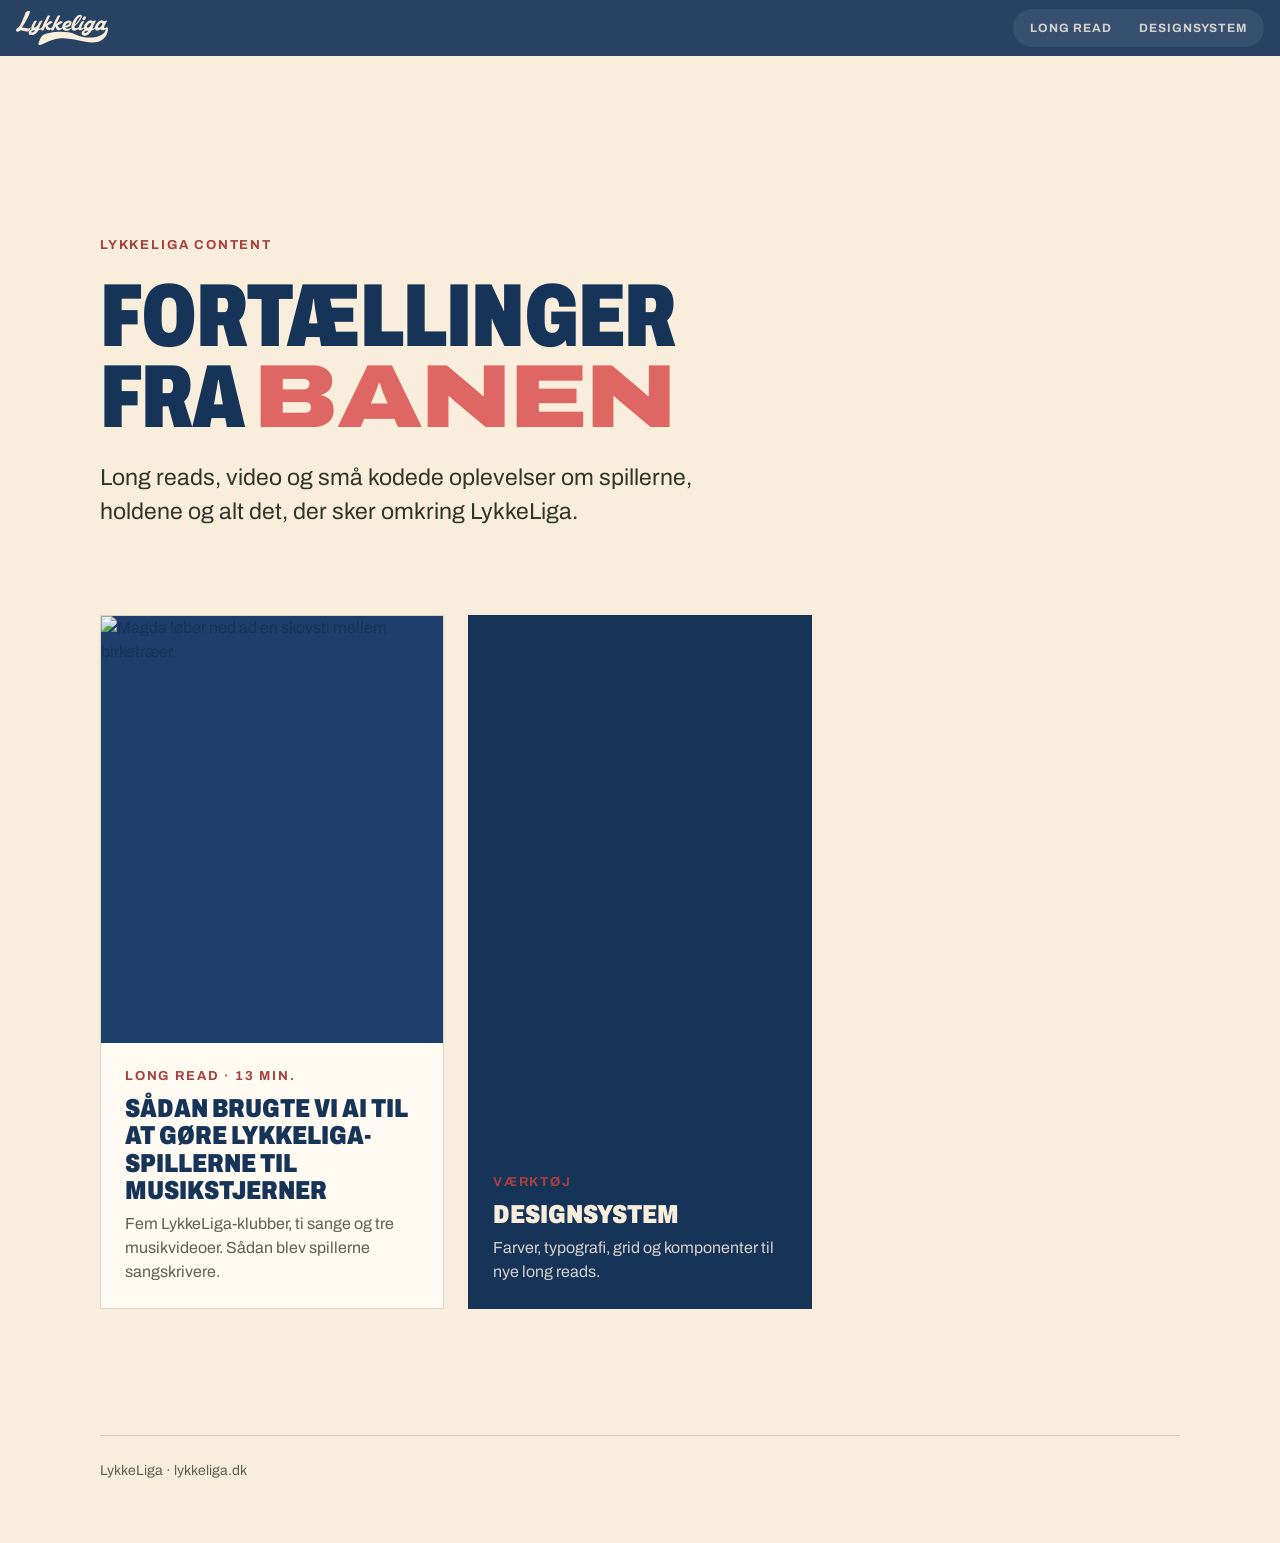
==== commit 8f539c61: "Ny overskrift, forfatter Charlotte Espensen og rolig animation af nøgleordet Animationen bruger kun " ====
--- a/index.html
+++ b/index.html
@@ -11,7 +11,7 @@
 <link rel="preconnect" href="https://fonts.googleapis.com">
 <link rel="preconnect" href="https://fonts.gstatic.com" crossorigin>
 <link rel="stylesheet" href="https://fonts.googleapis.com/css2?family=Archivo:ital,wdth,wght@0,62..125,100..900;1,62..125,100..900&amp;family=DM+Mono:wght@400;500&amp;display=swap">
-<link rel="stylesheet" href="/assets/lykke.css?v=202611131353">
+<link rel="stylesheet" href="/assets/lykke.css?v=202611131422">
 </head>
 <body>
 <header class="bar" id="bar">
@@ -35,7 +35,7 @@
       <img src="https://image.mux.com/VSpQYni02bTHEgU8e23nJLzpGMnjJmIp5WplodXDhPrQ/thumbnail.webp?time=31&amp;width=700" alt="Magda løber ned ad en skovsti mellem birketræer.">
       <div class="sc-body">
         <span class="eyebrow">Long read · 13 min.</span>
-        <h2>Sådan brugte vi AI til at gøre LykkeLiga-stjernerne til musikstjerner</h2>
+        <h2>Sådan brugte vi AI til at gøre LykkeLiga-spillerne til musikstjerner</h2>
         <p>Fem LykkeLiga-klubber, ti sange og tre musikvideoer. Sådan blev spillerne sangskrivere.</p>
       </div>
     </a>
--- a/assets/lykke.css
+++ b/assets/lykke.css
@@ -63,11 +63,12 @@
 .stage .eyebrow{color:var(--coral-light)}
 .eyebrow svg{width:14px;height:14px;fill:currentColor}
 .h-hero{font-family:var(--f-display);font-weight:900;font-variation-settings:"wdth" 72;text-transform:uppercase;font-size:clamp(40px,7.6vw,104px);line-height:.9;letter-spacing:-.01em;margin:0;text-wrap:balance}
-.h-hero .star{color:var(--coral);display:inline-block}
-.h-hero .star span{display:inline-block;font-variation-settings:"wdth" 72;animation:eq 1.6s var(--ease) both;animation-delay:calc(var(--i) * 60ms + 300ms)}
-.h-hero .star:hover span{animation:eq2 .9s var(--ease) both;animation-delay:calc(var(--i) * 35ms)}
-@keyframes eq{0%{font-variation-settings:"wdth" 62;transform:scaleY(.6)}45%{font-variation-settings:"wdth" 125;transform:scaleY(1.1)}100%{font-variation-settings:"wdth" 72;transform:none}}
-@keyframes eq2{0%,100%{font-variation-settings:"wdth" 72}40%{font-variation-settings:"wdth" 125}}
+.h-hero .star{color:var(--coral);display:inline-block;white-space:nowrap}
+/* Nøgleordet hopper som equalizer-bjælker. Kun transform, så ordet aldrig bliver bredere og knækker over to linjer */
+.h-hero .star span{display:inline-block;font-variation-settings:"wdth" 72;transform-origin:50% 85%;animation:eq 1.4s var(--ease) both;animation-delay:calc(var(--i) * 55ms + 300ms)}
+.h-hero .star:hover span{animation:eq2 .8s var(--ease) both;animation-delay:calc(var(--i) * 35ms)}
+@keyframes eq{0%{transform:scaleY(.35)}40%{transform:scaleY(1.28)}65%{transform:scaleY(.9)}82%{transform:scaleY(1.06)}100%{transform:none}}
+@keyframes eq2{0%,100%{transform:none}40%{transform:scaleY(1.22)}70%{transform:scaleY(.94)}}
 .h-chapter{font-family:var(--f-display);font-weight:900;font-variation-settings:"wdth" 80;text-transform:uppercase;font-size:clamp(36px,5.4vw,72px);line-height:.95;margin:0;text-wrap:balance}
 .h-sub{font-family:var(--f-display);font-weight:800;font-variation-settings:"wdth" 90;font-size:clamp(22px,2.4vw,28px);line-height:1.15;margin:var(--s5) 0 var(--s2);text-wrap:balance}
 .lede{font-size:clamp(19px,2vw,23px);line-height:1.45;font-weight:400;color:var(--on-stage-2);max-width:620px;text-wrap:pretty}
@@ -630,3 +631,41 @@
 
 /* ---- Scrollytelling: rigtigt cover ---- */
 .scrolly-fig .cover-img{width:58%;aspect-ratio:1;object-fit:cover;display:block;margin:auto auto 16px;box-shadow:0 20px 50px rgba(0,0,0,.45)}
+
+/* ---- Produktbillede: webappen ---- */
+.appshot{display:grid;grid-template-columns:minmax(0,1.15fr) minmax(0,1fr);align-items:center;gap:clamp(8px,3vw,40px);margin-block:var(--s6);padding:clamp(8px,2vw,24px) clamp(20px,4vw,56px) clamp(8px,2vw,24px) 0;background:linear-gradient(180deg,#030b16 0%,#041218 55%,#0a1b21 100%);color:var(--on-stage);overflow:hidden}
+.appshot img{width:100%;height:auto;display:block;-webkit-mask-image:radial-gradient(ellipse 72% 72% at 50% 50%,#000 62%,transparent 100%);mask-image:radial-gradient(ellipse 72% 72% at 50% 50%,#000 62%,transparent 100%)}
+.appshot figcaption{display:flex;flex-direction:column;align-items:flex-start;gap:var(--s3);padding-block:var(--s4)}
+.appshot .eyebrow{color:#7ee08a}
+.appshot p{margin:0;font-family:var(--f-display);font-variation-settings:"wdth" 88;font-weight:800;font-size:clamp(24px,2.8vw,38px);line-height:1.12;text-wrap:balance}
+.appshot .btn{margin-top:var(--s2);text-decoration:none}
+@media (max-width:820px){.appshot{grid-template-columns:1fr;padding:0 var(--s4) var(--s4)}.appshot figcaption{padding-top:0}}
+.appshot figcaption,.appshot figcaption p{color:var(--on-stage)}
+
+/* ---- Topbjælke: link til lykkeliga.dk ---- */
+.bar-cta{flex:none;display:inline-flex;align-items:center;gap:6px;color:var(--stage);background:var(--on-stage);text-decoration:none;font-weight:800;font-size:12px;letter-spacing:.08em;text-transform:uppercase;padding:8px 14px;border-radius:var(--r-pill);white-space:nowrap;transition:background .2s}
+.bar-cta:hover{background:#fff}
+.bar-cta:focus-visible{outline:3px solid var(--spot);outline-offset:2px}
+@media (max-width:560px){.bar-cta .long{display:none}.bar-cta{padding:7px 11px;font-size:11px}}
+
+/* ---- Artiklens afslutning ---- */
+.art-foot{background:var(--stage);color:var(--on-stage);padding:clamp(48px,7vw,96px) 0 clamp(28px,4vw,40px)}
+.af-inner{width:min(var(--wide),100% - 32px);margin-inline:auto}
+.af-support{display:flex;flex-wrap:wrap;align-items:center;justify-content:space-between;gap:var(--s3) var(--s5);background:var(--paper-2);color:var(--ink);padding:clamp(22px,3vw,36px) clamp(22px,4vw,48px)}
+.af-label{font-family:var(--f-display);font-variation-settings:"wdth" 85;font-weight:900;text-transform:uppercase;font-size:clamp(22px,2.6vw,34px);line-height:1}
+.af-sponsor{display:block;line-height:0}
+.af-sponsor img{width:clamp(170px,22vw,237px);height:auto}
+.af-sponsor:focus-visible{outline:3px solid var(--teal);outline-offset:6px}
+.af-credits{display:grid;grid-template-columns:repeat(auto-fit,minmax(180px,1fr));gap:var(--s4) var(--s5);margin:clamp(36px,5vw,56px) 0 0}
+.af-credits dt{font-family:var(--f-mono);font-size:11px;letter-spacing:.1em;text-transform:uppercase;color:var(--spot);margin-bottom:6px}
+.af-credits dd{margin:0;font-size:15px;line-height:1.55;color:var(--on-stage-2)}
+.af-bottom{display:flex;flex-wrap:wrap;align-items:center;gap:var(--s3) var(--s4);margin-top:clamp(36px,5vw,56px);padding-top:var(--s4);border-top:1px solid var(--stage-line)}
+.af-logo{display:block;width:110px;color:var(--on-stage)}
+.af-logo svg{display:block;width:100%;height:auto}
+.af-thanks{font-family:var(--f-mono);font-size:12px;letter-spacing:.08em;text-transform:uppercase;color:var(--on-stage-2)}
+.af-top{margin-left:auto;color:var(--on-stage);font-weight:700;font-size:14px;text-decoration:none}
+.af-top:hover{text-decoration:underline}
+@media (max-width:560px){.af-support{flex-direction:column;align-items:flex-start}.af-top{margin-left:0}}
+.af-credits{grid-template-columns:repeat(5,minmax(0,1fr))}
+@media (max-width:980px){.af-credits{grid-template-columns:repeat(2,minmax(0,1fr))}}
+@media (max-width:520px){.af-credits{grid-template-columns:1fr}}
